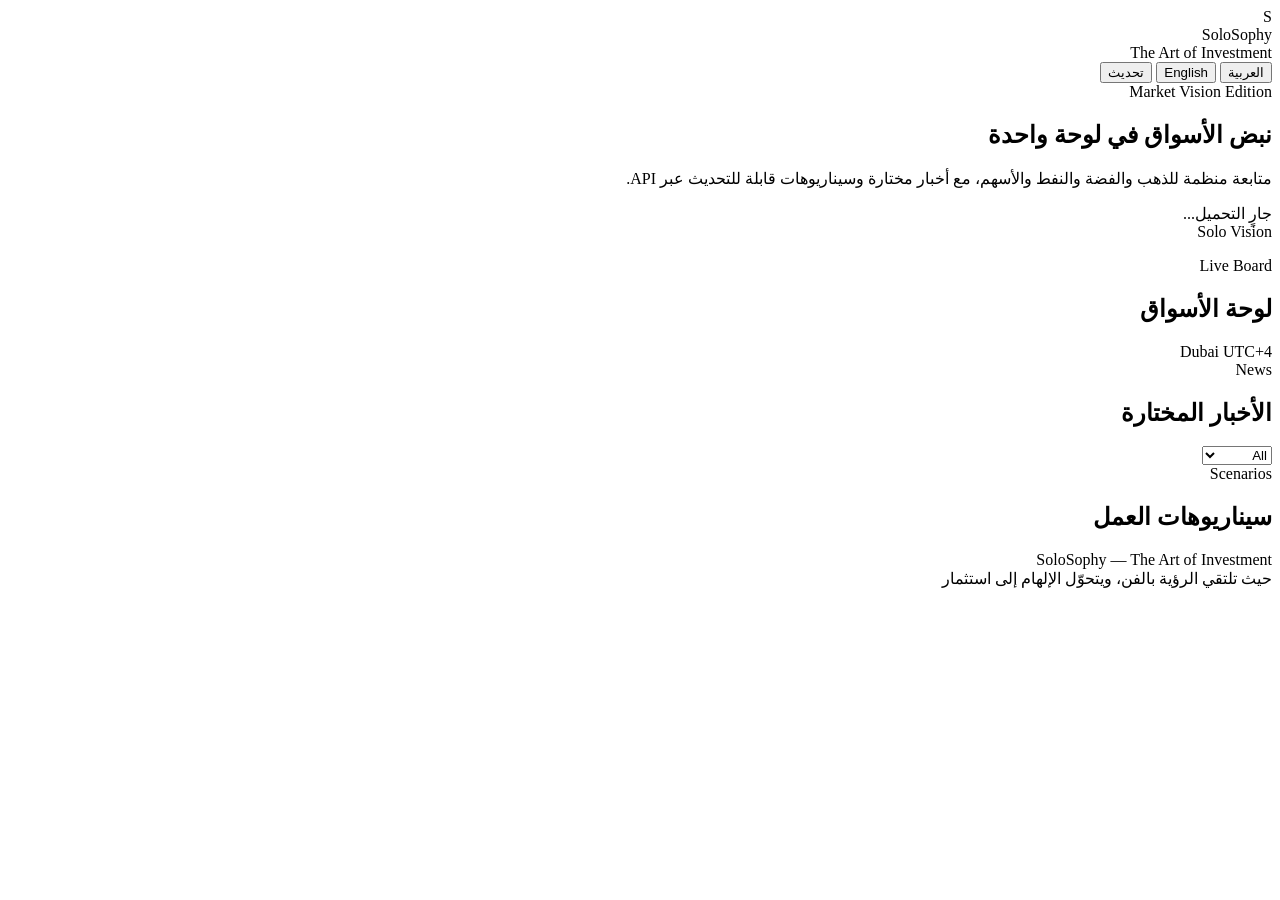
==== index.html @ 5ae6391b "Add SoloSophy web app prototype shell" ====
<!doctype html>
<html lang="ar" dir="rtl">
<head>
  <meta charset="UTF-8" />
  <meta name="viewport" content="width=device-width, initial-scale=1.0" />
  <title>SoloSophy — The Art of Investment</title>
  <meta name="description" content="SoloSophy market intelligence web app prototype for gold, silver, oil and equities." />
  <link rel="preconnect" href="https://fonts.googleapis.com">
  <link rel="preconnect" href="https://fonts.gstatic.com" crossorigin>
  <link href="https://fonts.googleapis.com/css2?family=Amiri:wght@400;700&family=Playfair+Display:wght@600;700;800&display=swap" rel="stylesheet">
  <link rel="stylesheet" href="styles.css" />
</head>
<body>
  <div class="app-shell">
    <header class="hero">
      <nav class="topbar">
        <div class="brand-lockup">
          <div class="brand-mark">S</div>
          <div>
            <div class="brand-name">SoloSophy</div>
            <div class="brand-subtitle">The Art of Investment</div>
          </div>
        </div>
        <div class="actions">
          <button class="chip active" data-lang="ar">العربية</button>
          <button class="chip" data-lang="en">English</button>
          <button class="chip" id="refreshBtn">تحديث</button>
        </div>
      </nav>

      <section class="hero-grid">
        <div class="hero-copy">
          <div class="eyebrow">Market Vision Edition</div>
          <h1 data-i18n="heroTitle">نبض الأسواق في لوحة واحدة</h1>
          <p data-i18n="heroText">متابعة منظمة للذهب والفضة والنفط والأسهم، مع أخبار مختارة وسيناريوهات قابلة للتحديث عبر API.</p>
          <div class="status-row">
            <span class="status-dot"></span>
            <span id="lastUpdated">جارٍ التحميل...</span>
          </div>
        </div>
        <aside class="vision-card">
          <div class="card-label">Solo Vision</div>
          <ul id="visionList"></ul>
        </aside>
      </section>
    </header>

    <main>
      <section class="section-block">
        <div class="section-head">
          <div>
            <span class="section-kicker">Live Board</span>
            <h2 data-i18n="marketsTitle">لوحة الأسواق</h2>
          </div>
          <div class="session-pill" id="sessionState">Dubai UTC+4</div>
        </div>
        <div class="market-grid" id="marketGrid"></div>
      </section>

      <section class="section-block split-layout">
        <div class="news-panel">
          <div class="section-head compact">
            <div>
              <span class="section-kicker">News</span>
              <h2 data-i18n="newsTitle">الأخبار المختارة</h2>
            </div>
            <select id="assetFilter" aria-label="Asset filter">
              <option value="all">All</option>
              <option value="gold">Gold</option>
              <option value="silver">Silver</option>
              <option value="oil">Oil</option>
              <option value="equities">Equities</option>
            </select>
          </div>
          <div class="news-list" id="newsList"></div>
        </div>

        <aside class="scenario-panel">
          <span class="section-kicker">Scenarios</span>
          <h2 data-i18n="scenarioTitle">سيناريوهات العمل</h2>
          <div id="scenarioList"></div>
        </aside>
      </section>
    </main>
  </div>

  <footer>
    <div>SoloSophy — The Art of Investment</div>
    <div>حيث تلتقي الرؤية بالفن، ويتحوّل الإلهام إلى استثمار</div>
  </footer>

  <script src="app.js"></script>
</body>
</html>
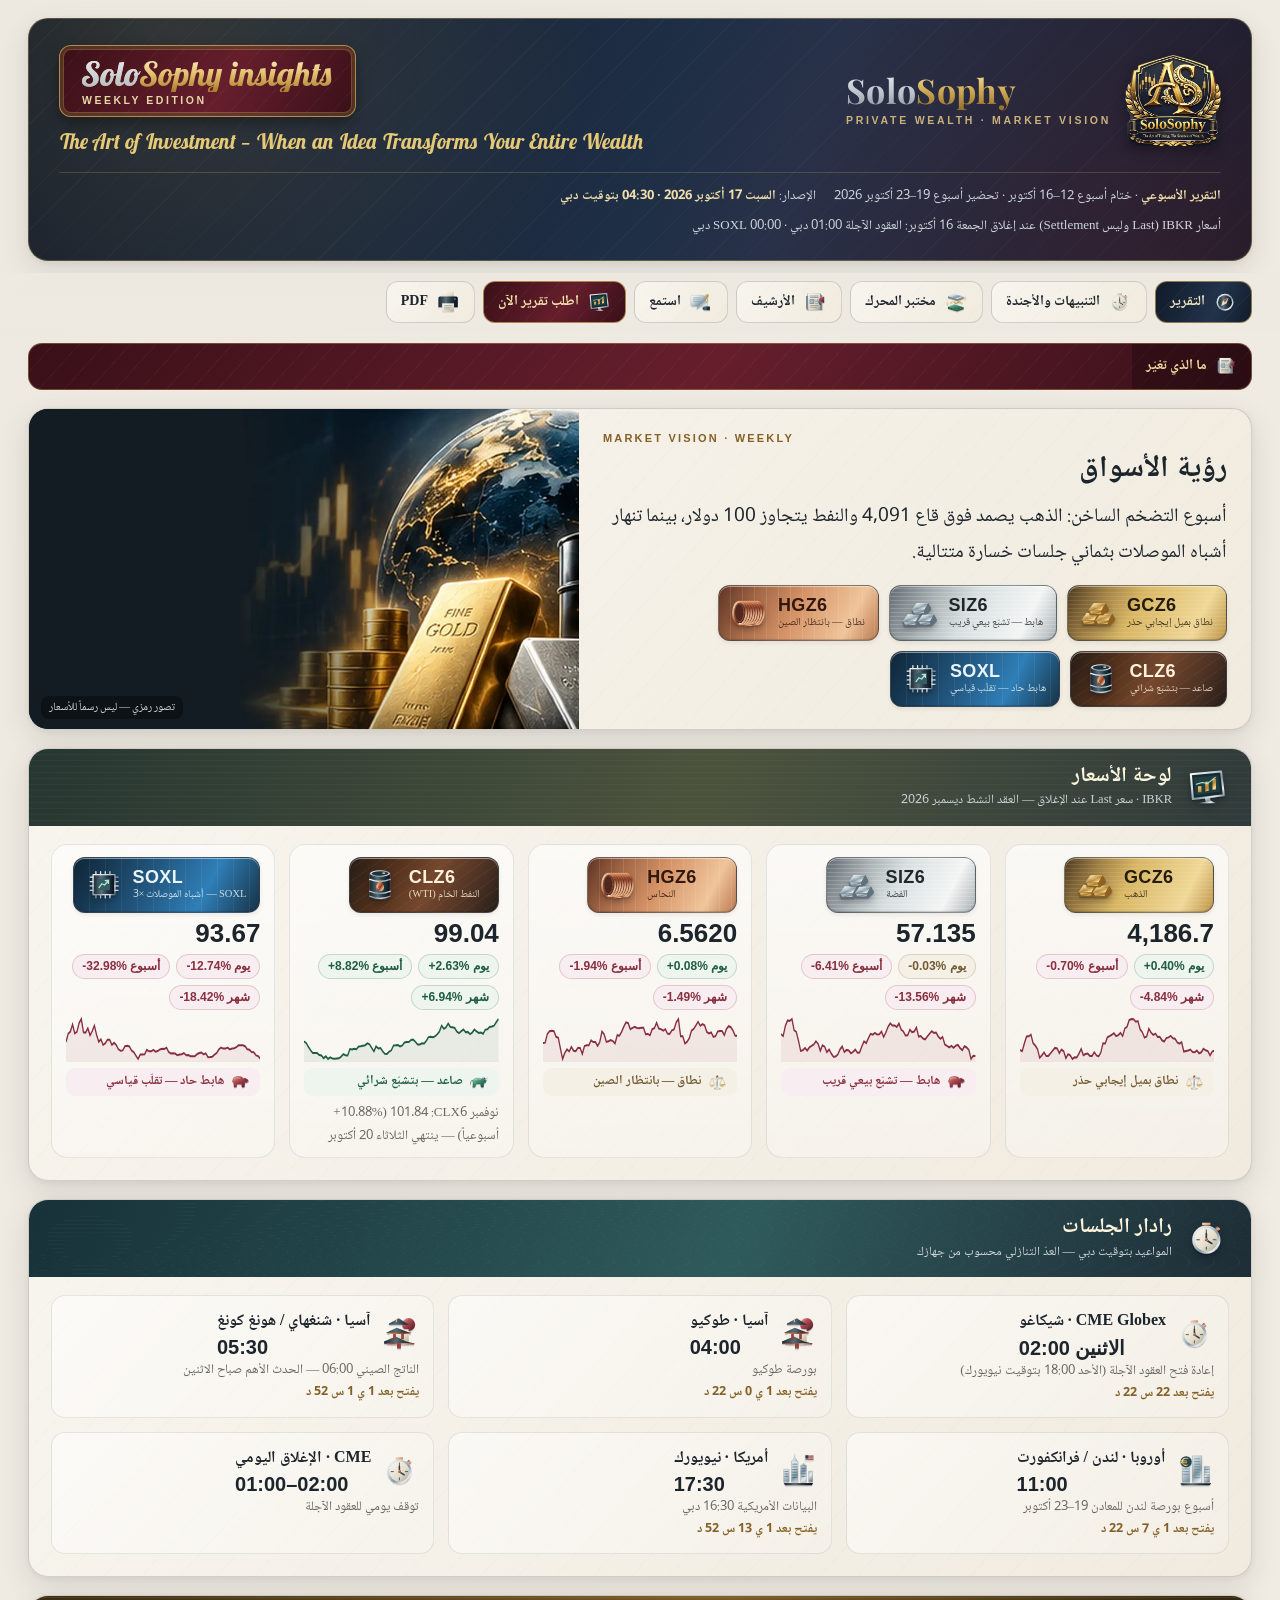
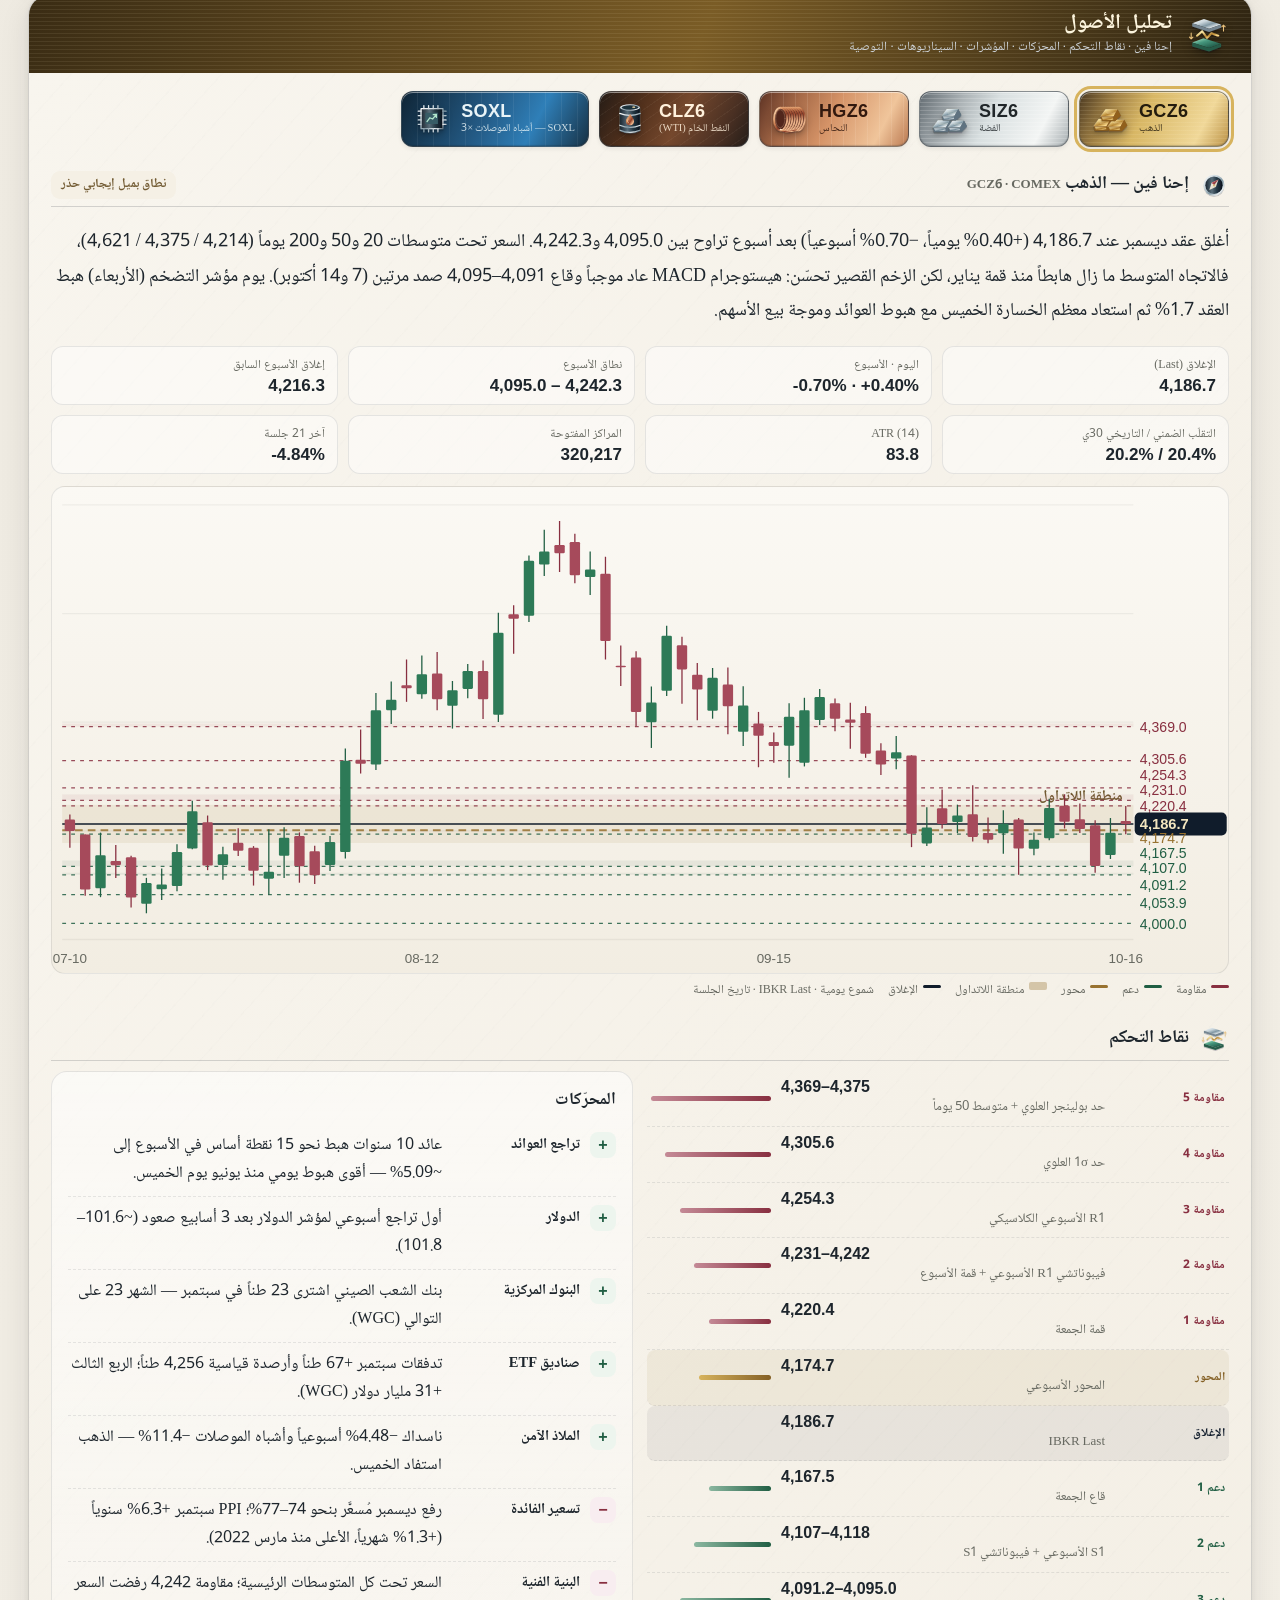
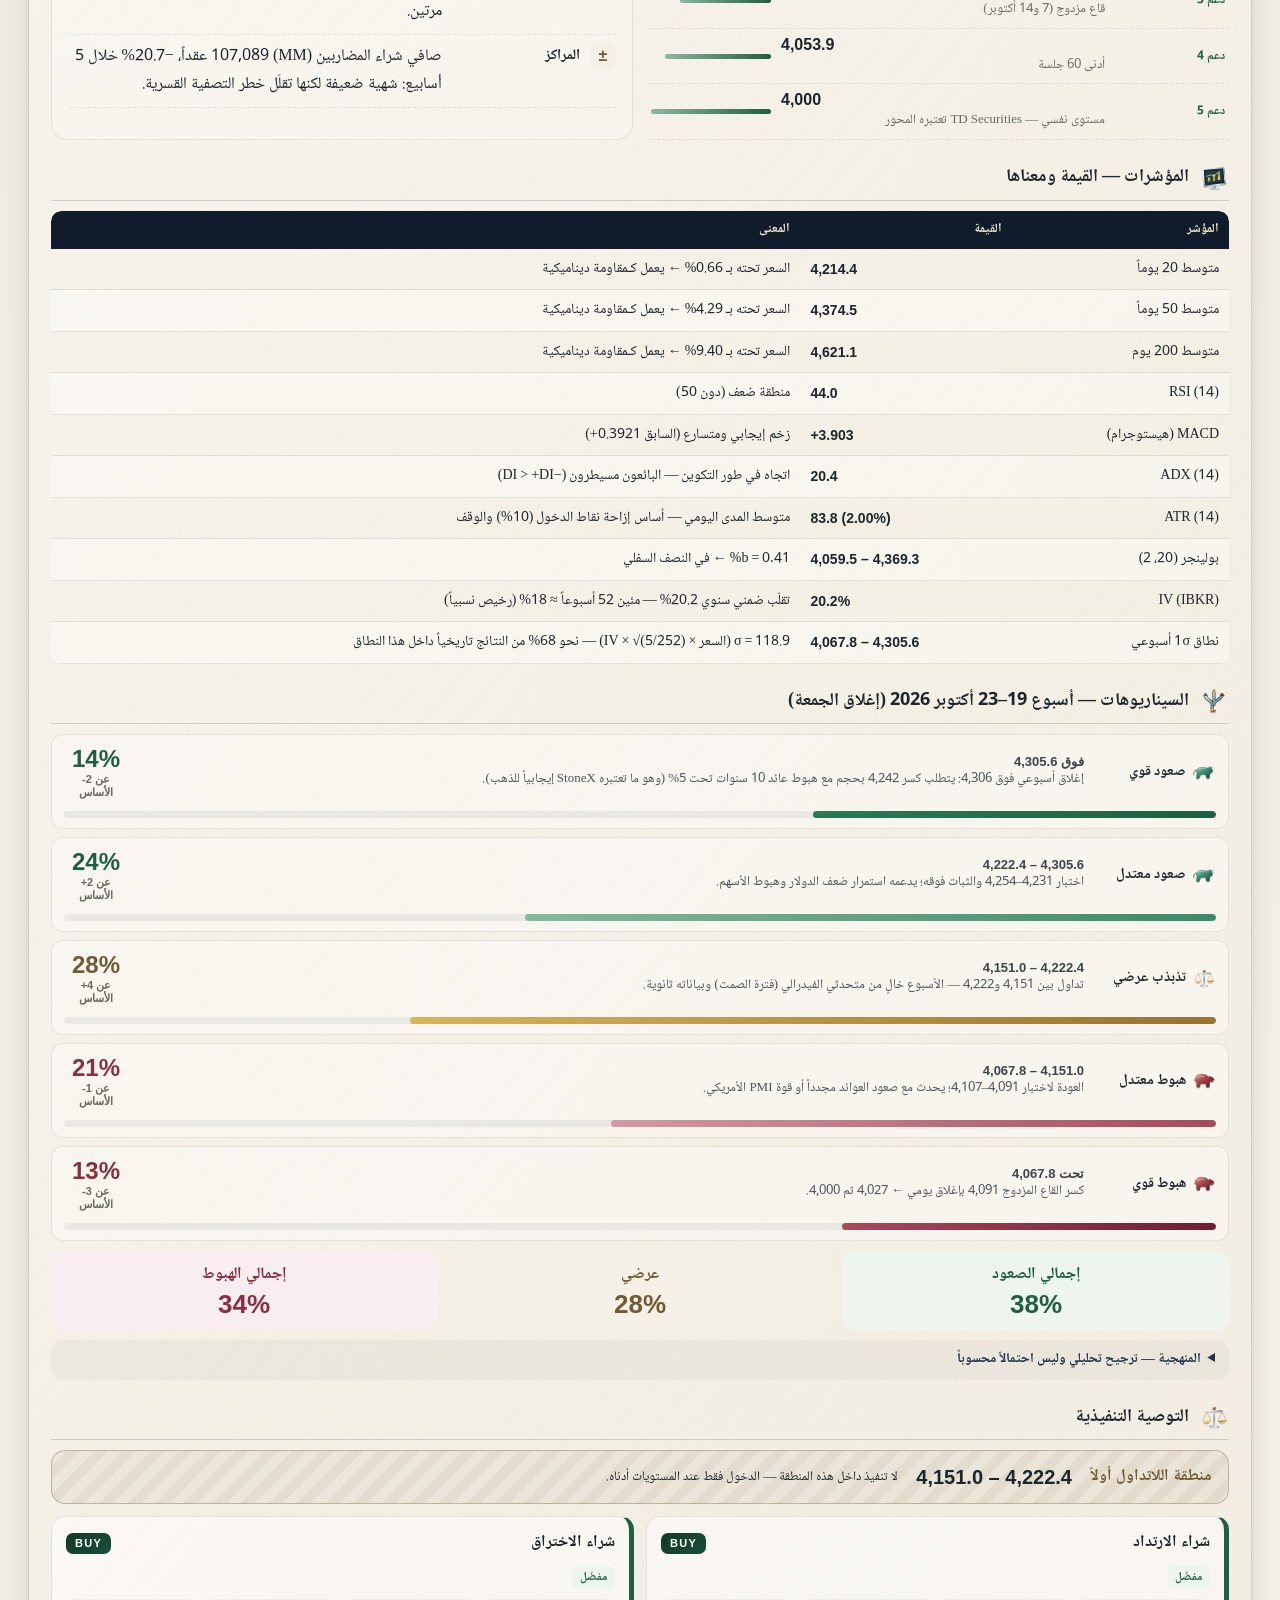
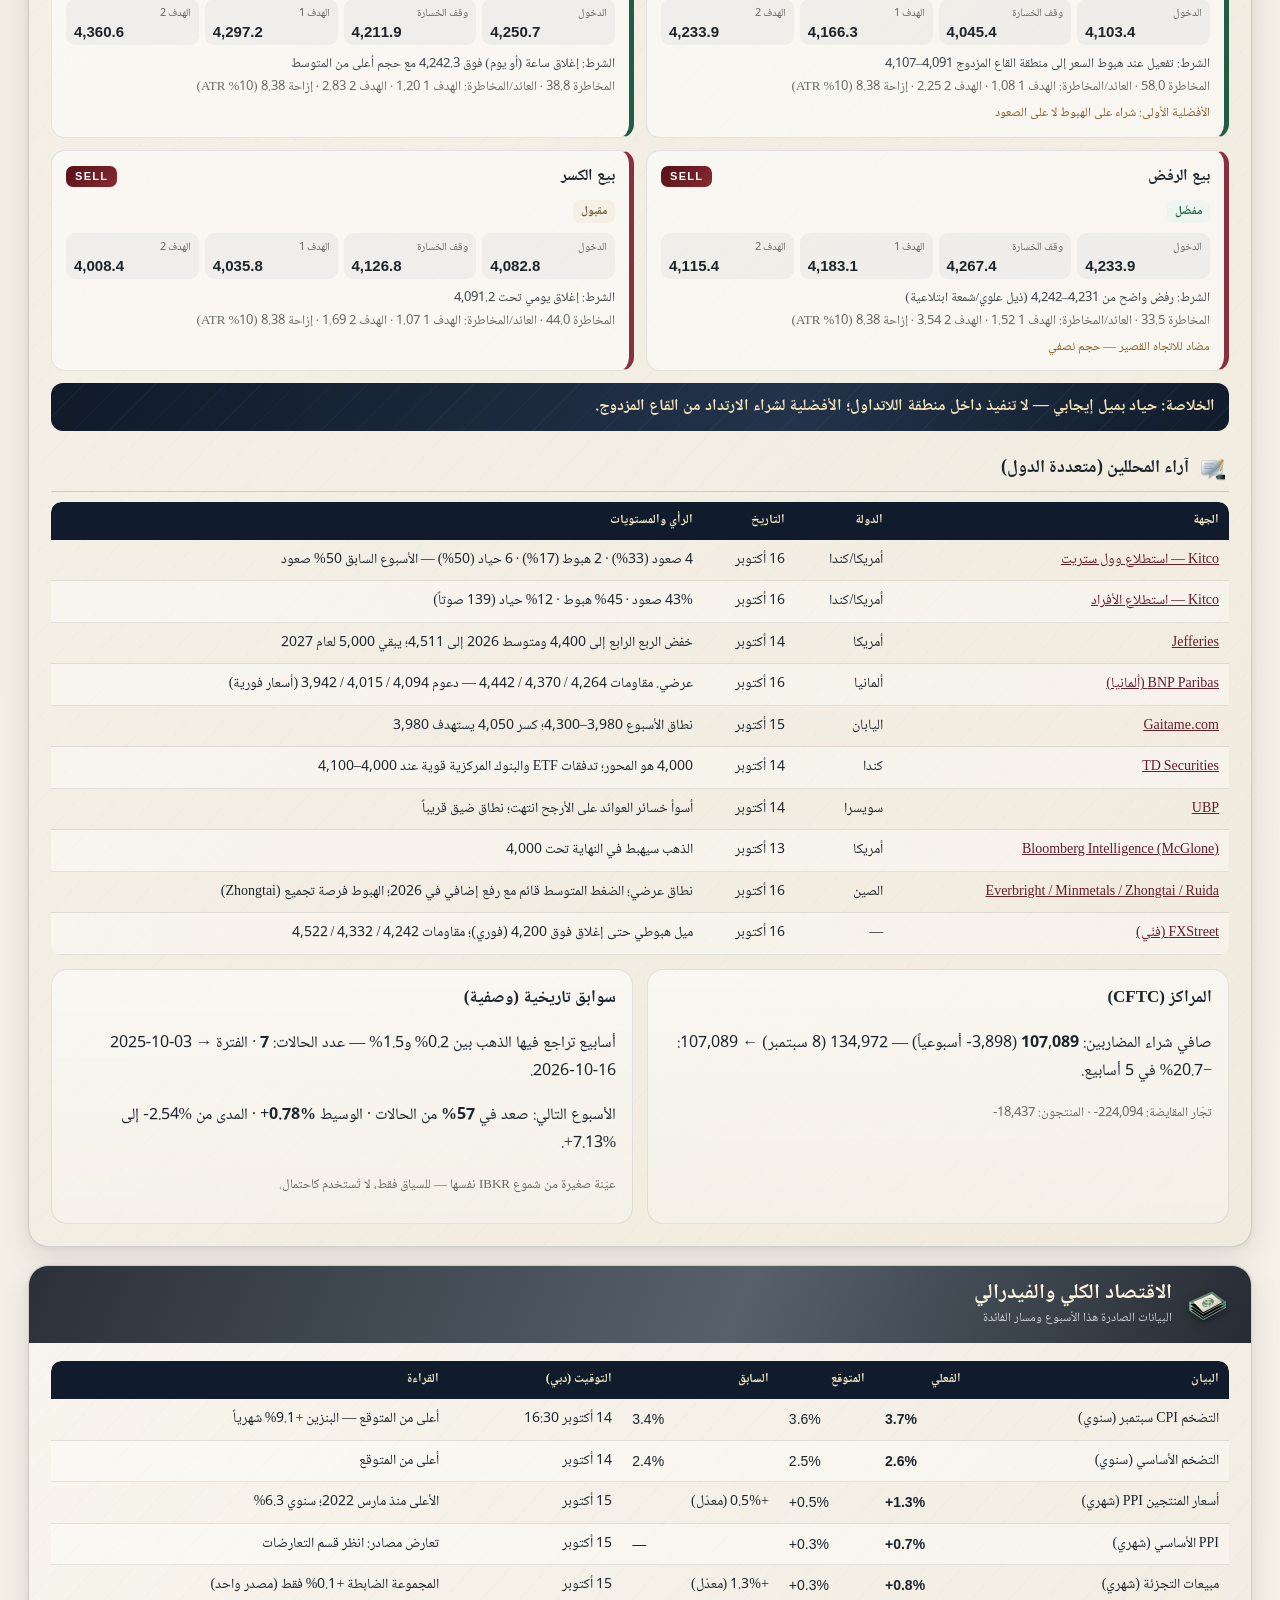
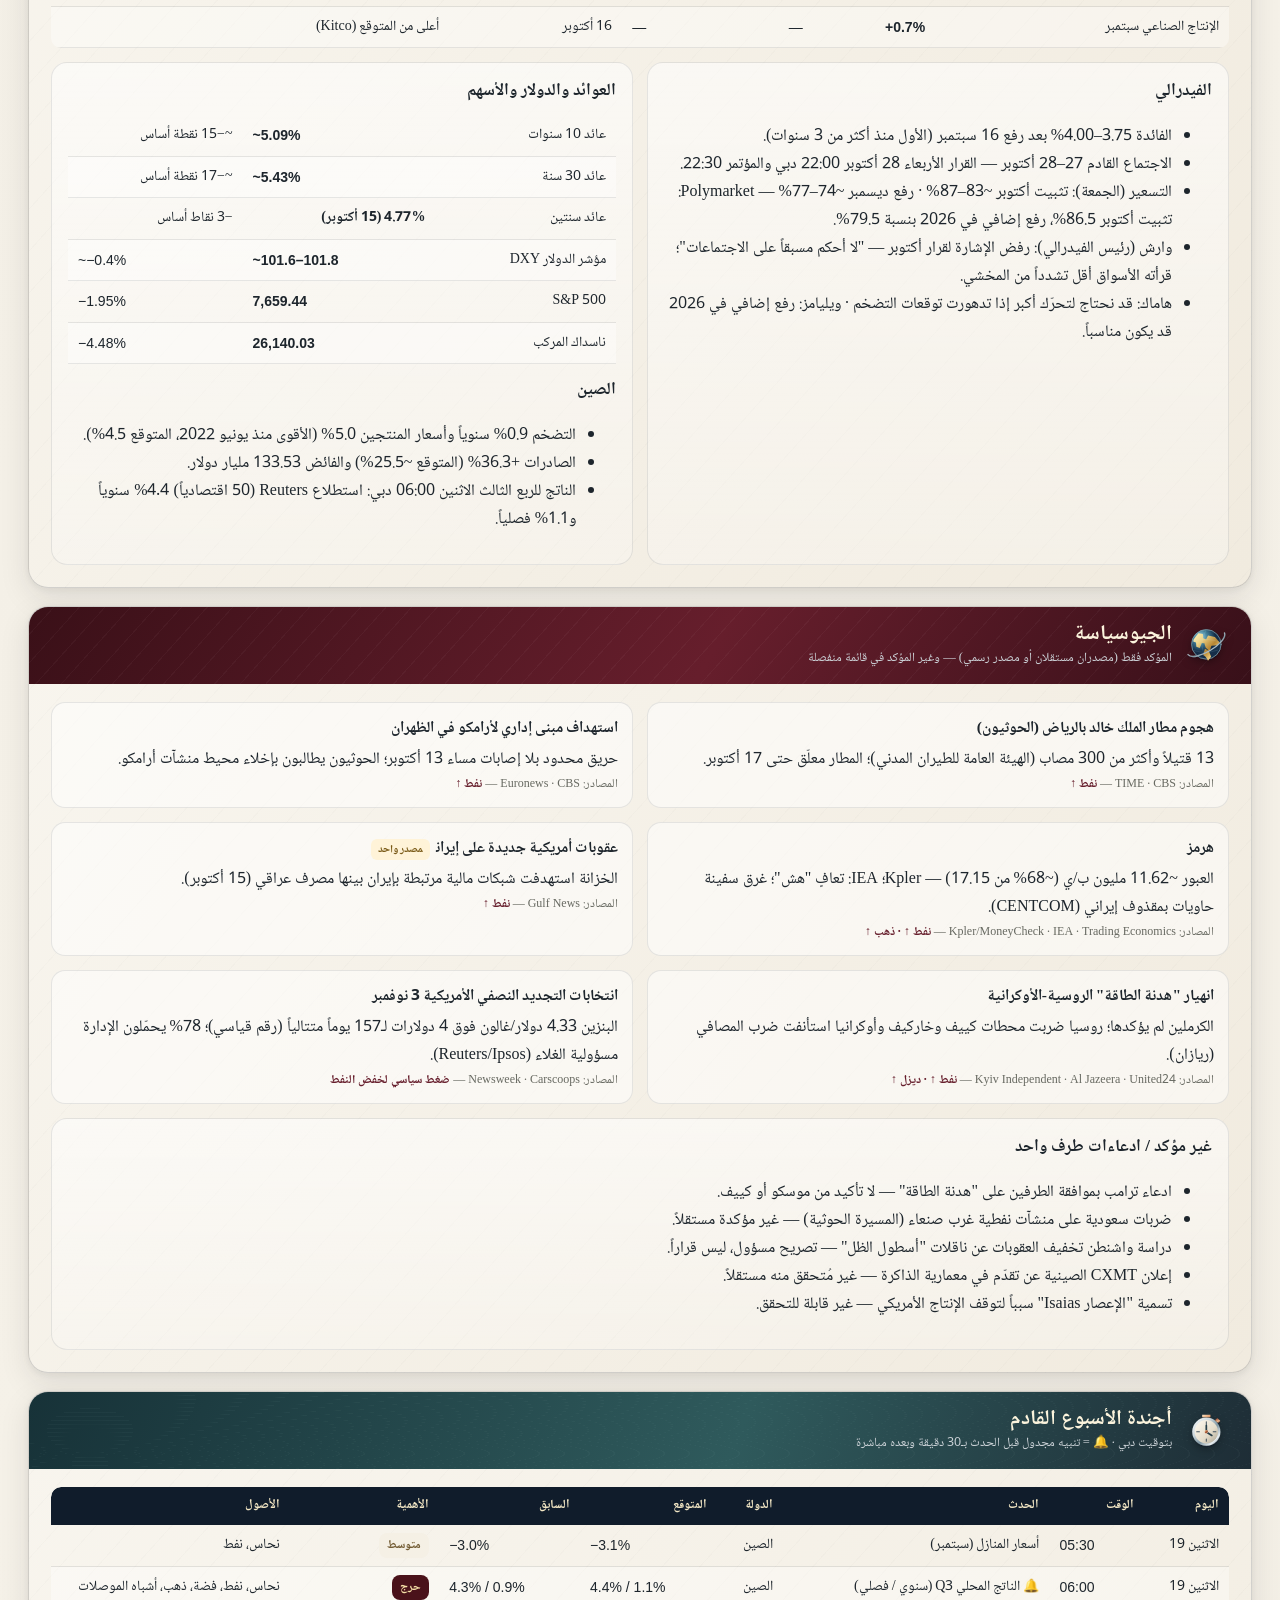
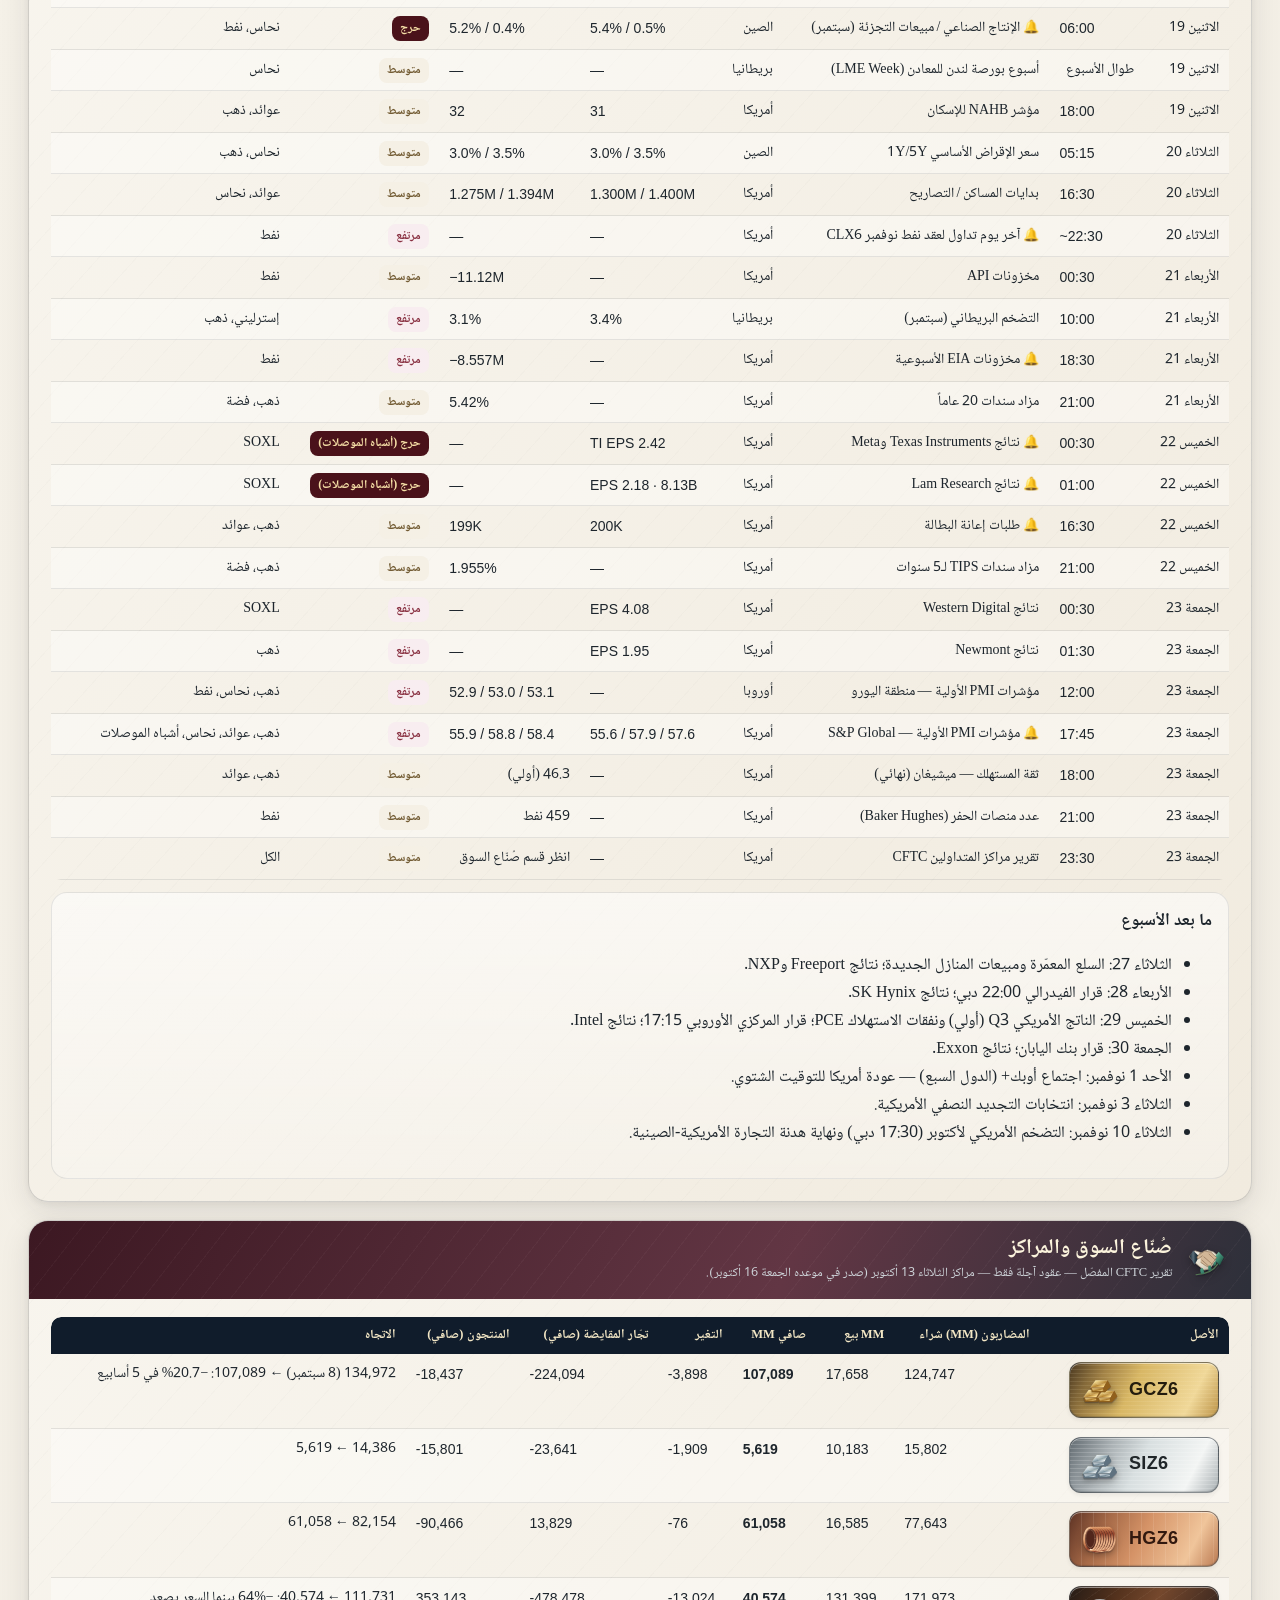
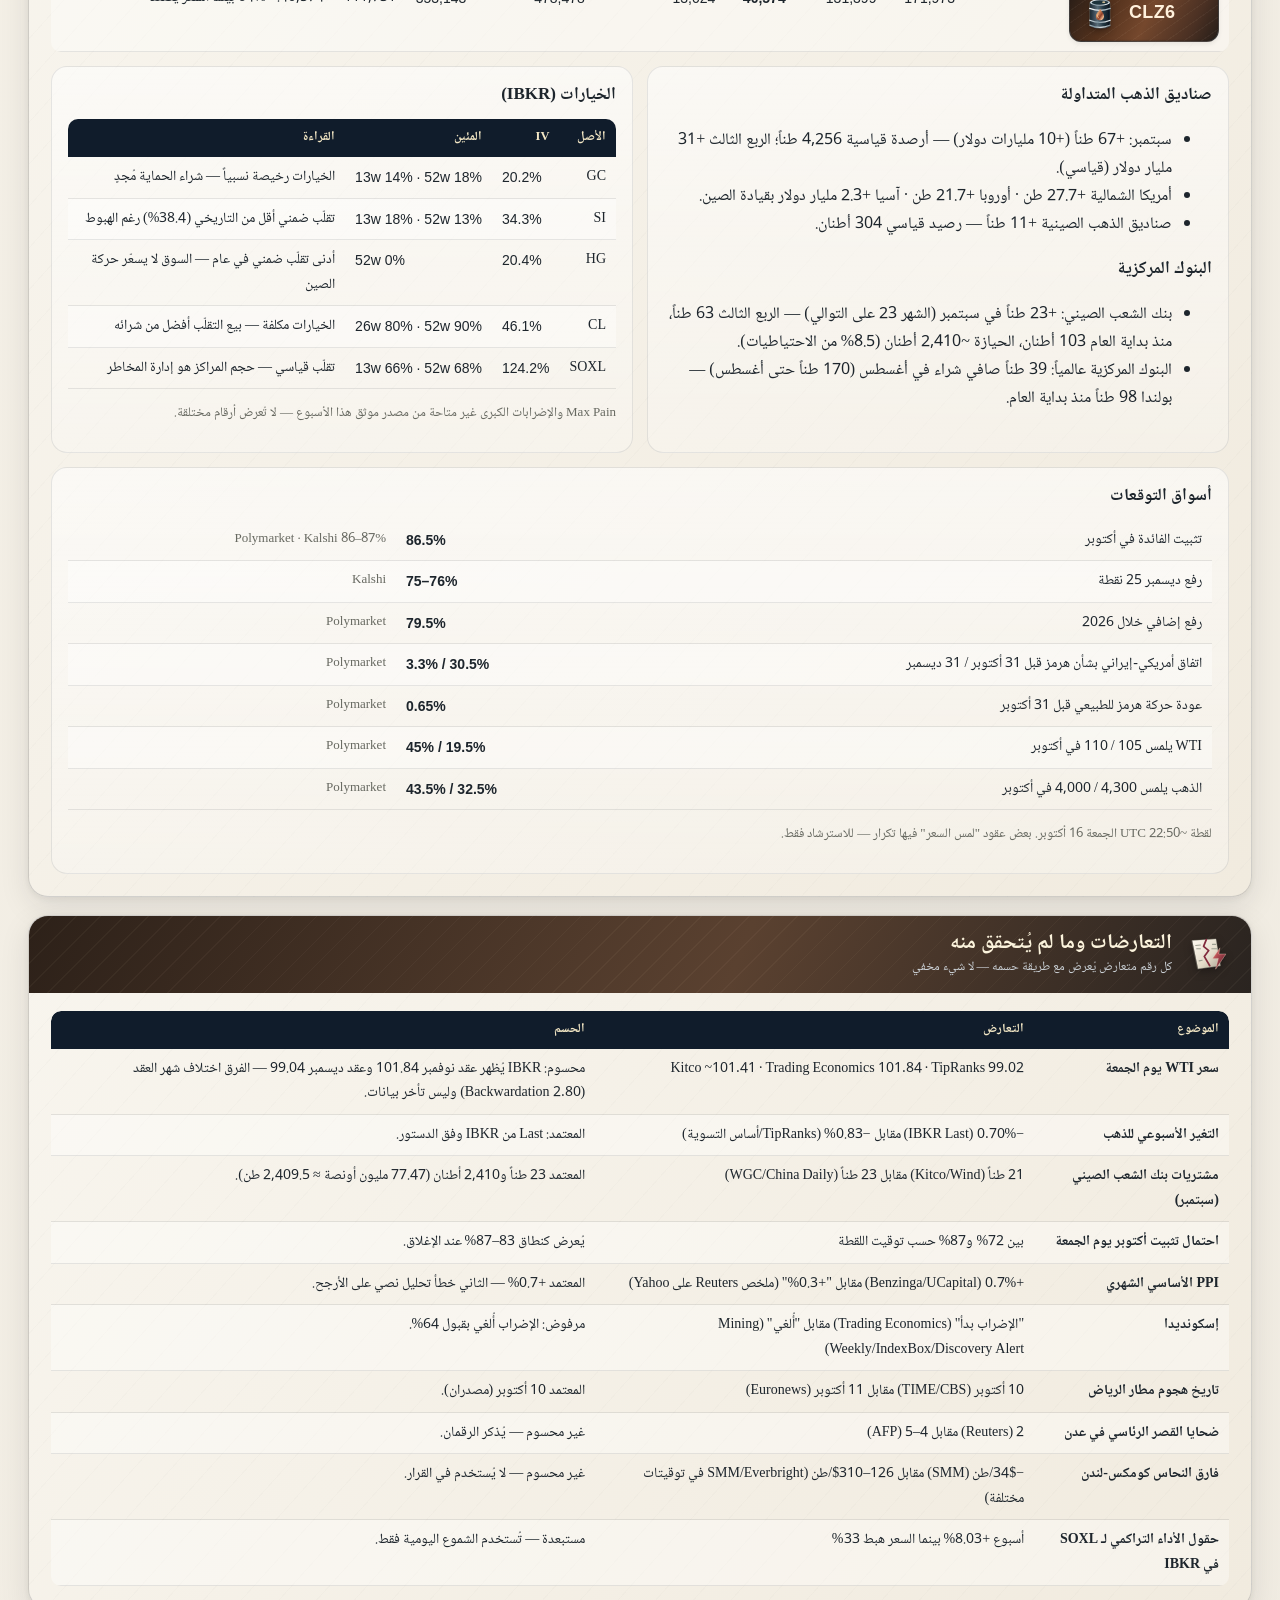
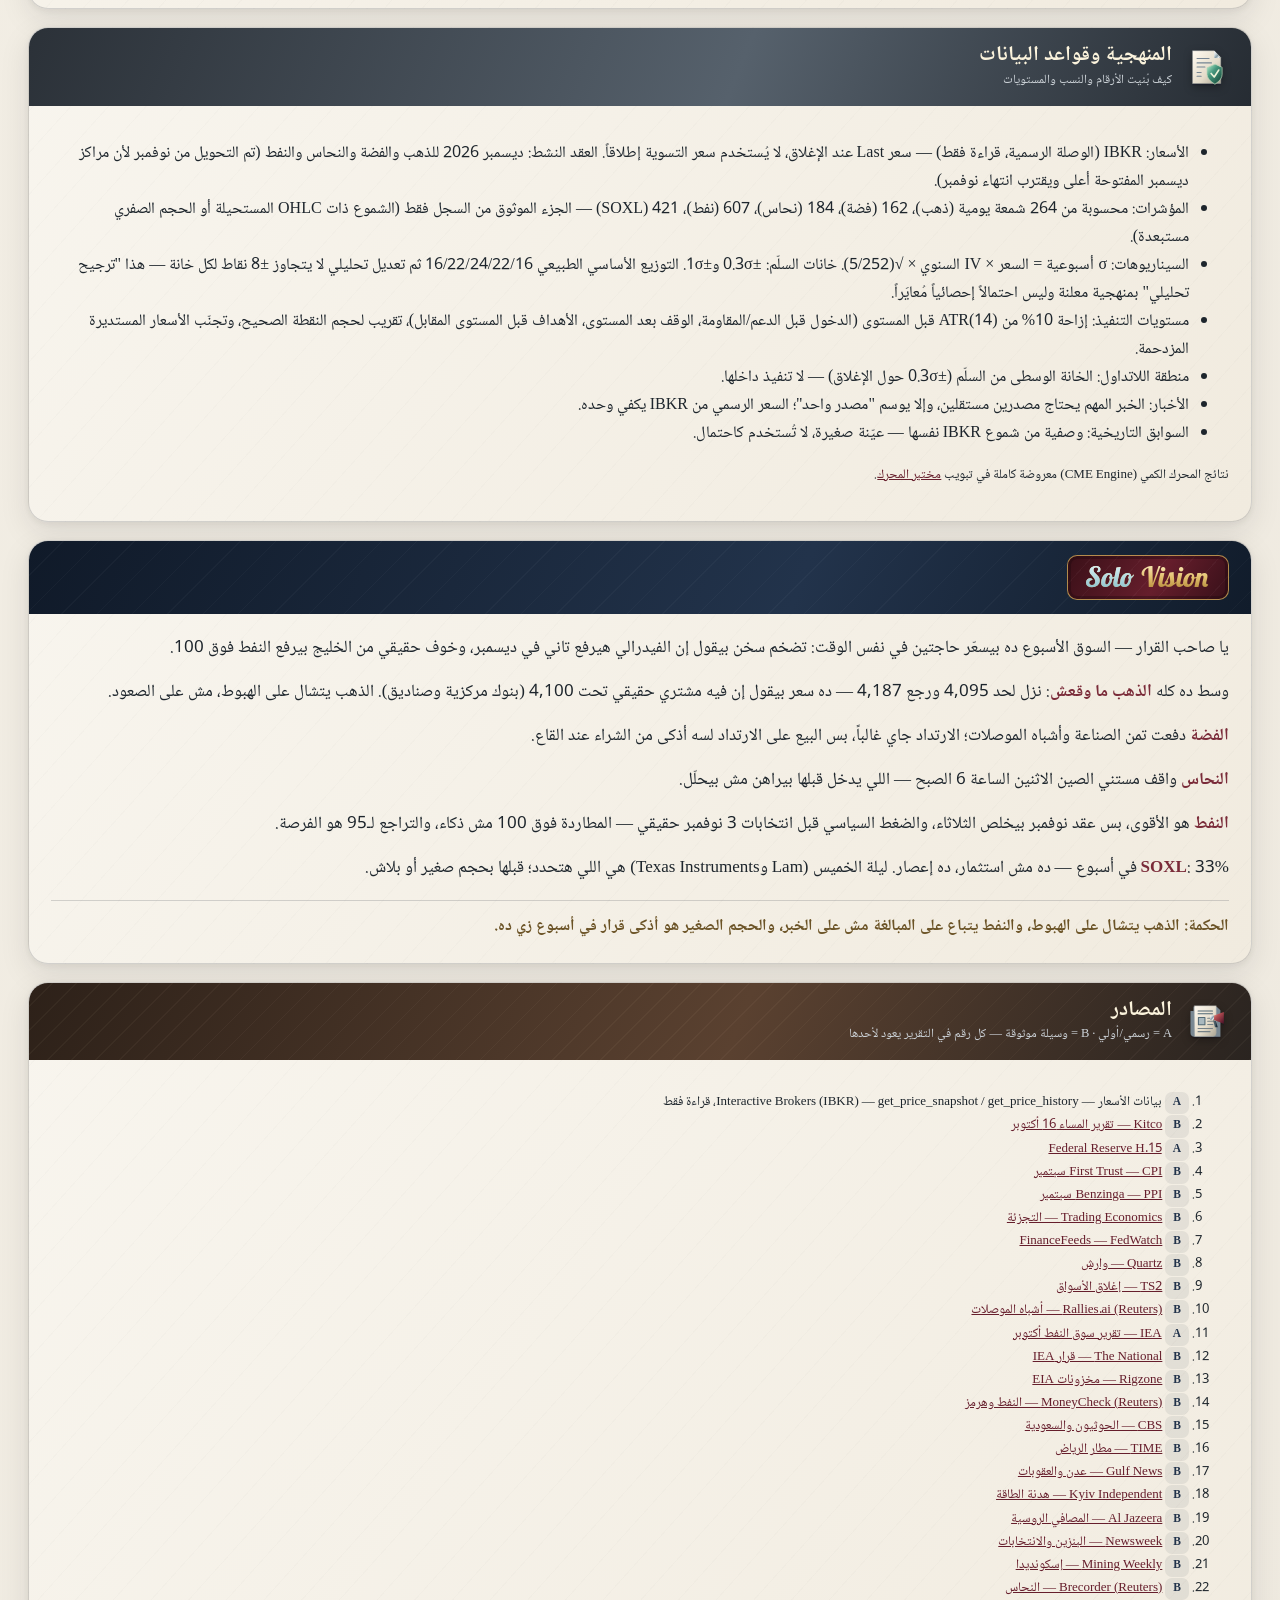
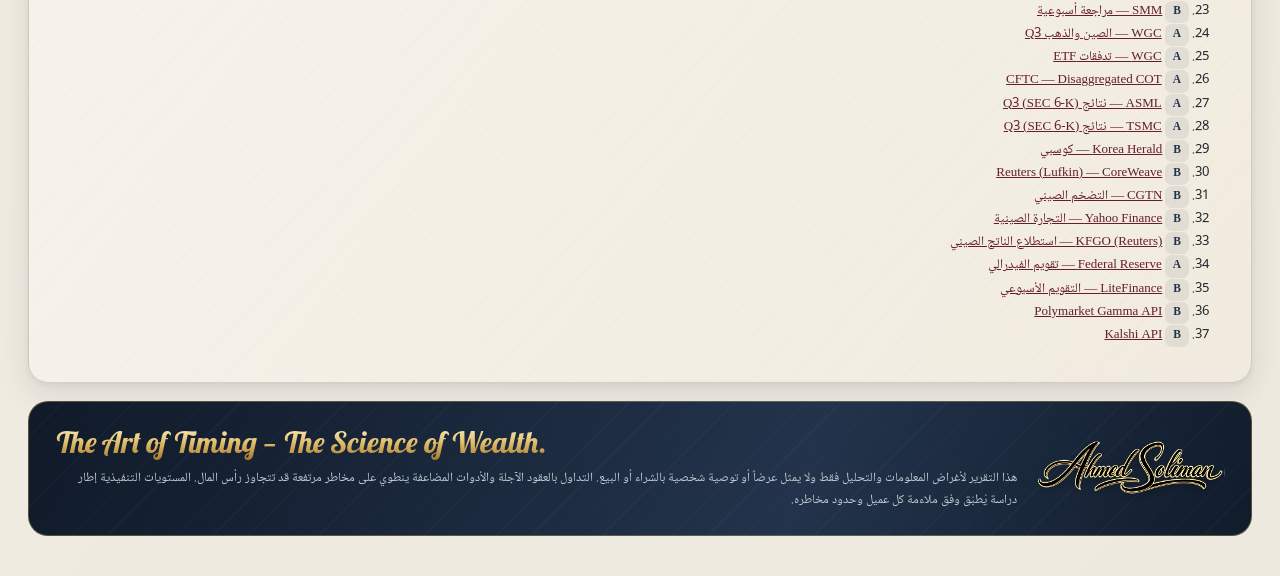
==== commit 23c54487: "SoloSophy Insights web app + first weekly report (17 Oct 2026) - docs/: new static web app in the St" ====
--- a/index.html
+++ b/index.html
@@ -1,94 +1,62 @@
 <!doctype html>
 <html lang="ar" dir="rtl">
 <head>
-  <meta charset="UTF-8" />
-  <meta name="viewport" content="width=device-width, initial-scale=1.0" />
-  <title>SoloSophy — The Art of Investment</title>
-  <meta name="description" content="SoloSophy market intelligence web app prototype for gold, silver, oil and equities." />
-  <link rel="preconnect" href="https://fonts.googleapis.com">
-  <link rel="preconnect" href="https://fonts.gstatic.com" crossorigin>
-  <link href="https://fonts.googleapis.com/css2?family=Amiri:wght@400;700&family=Playfair+Display:wght@600;700;800&display=swap" rel="stylesheet">
-  <link rel="stylesheet" href="styles.css" />
+<meta charset="utf-8">
+<meta name="viewport" content="width=device-width,initial-scale=1,viewport-fit=cover">
+<title>SoloSophy Insights</title>
+<meta name="description" content="SoloSophy Insights — تقارير الأسواق للذهب والفضة والنحاس والنفط وأشباه الموصلات">
+<meta name="theme-color" content="#101c2b">
+<link rel="icon" href="assets/img/favicon.png">
+<link rel="preconnect" href="https://fonts.googleapis.com"><link rel="preconnect" href="https://fonts.gstatic.com" crossorigin>
+<link href="https://fonts.googleapis.com/css2?family=Lobster+Two:ital@1&family=Playfair+Display:wght@700&display=swap" rel="stylesheet">
+<link rel="stylesheet" href="app.css?v=1">
 </head>
 <body>
-  <div class="app-shell">
-    <header class="hero">
-      <nav class="topbar">
-        <div class="brand-lockup">
-          <div class="brand-mark">S</div>
-          <div>
-            <div class="brand-name">SoloSophy</div>
-            <div class="brand-subtitle">The Art of Investment</div>
-          </div>
-        </div>
-        <div class="actions">
-          <button class="chip active" data-lang="ar">العربية</button>
-          <button class="chip" data-lang="en">English</button>
-          <button class="chip" id="refreshBtn">تحديث</button>
-        </div>
-      </nav>
+<div class="wrap">
+  <header class="hdr" id="top">
+    <div class="hdr-inner">
+      <div class="lockup">
+        <img src="assets/img/logo.webp" alt="SoloSophy">
+        <div class="company"><span class="s1">Solo</span><span class="s2">Sophy</span><small>PRIVATE WEALTH · MARKET VISION</small></div>
+      </div>
+      <div class="titleblock">
+        <div class="plaque-title"><b><i>Solo</i>Sophy insights</b><span id="edition">Market Vision Edition</span></div>
+        <div class="slogan" id="slogan">The Art of Investment — When an Idea Transforms Your Entire Wealth</div>
+      </div>
+    </div>
+    <div class="hdr-meta" id="hdrMeta"><span>جارِ التحميل…</span></div>
+  </header>
+</div>
 
-      <section class="hero-grid">
-        <div class="hero-copy">
-          <div class="eyebrow">Market Vision Edition</div>
-          <h1 data-i18n="heroTitle">نبض الأسواق في لوحة واحدة</h1>
-          <p data-i18n="heroText">متابعة منظمة للذهب والفضة والنفط والأسهم، مع أخبار مختارة وسيناريوهات قابلة للتحديث عبر API.</p>
-          <div class="status-row">
-            <span class="status-dot"></span>
-            <span id="lastUpdated">جارٍ التحميل...</span>
-          </div>
-        </div>
-        <aside class="vision-card">
-          <div class="card-label">Solo Vision</div>
-          <ul id="visionList"></ul>
-        </aside>
-      </section>
-    </header>
+<nav class="nav" aria-label="أقسام التطبيق">
+  <div class="wrap" role="tablist">
+    <button class="tab" role="tab" data-view="report" aria-selected="true"><img src="assets/icons/compass.svg" alt="">التقرير</button>
+    <button class="tab" role="tab" data-view="alerts"><img src="assets/icons/clock.svg" alt="">التنبيهات والأجندة</button>
+    <button class="tab" role="tab" data-view="engine"><img src="assets/icons/levels.svg" alt="">مختبر المحرك</button>
+    <button class="tab" role="tab" data-view="archive"><img src="assets/icons/news.svg" alt="">الأرشيف</button>
+    <button class="tab" role="tab" data-view="listen"><img src="assets/icons/chat.svg" alt="">استمع</button>
+    <button class="tab cta" role="tab" data-view="generate"><img src="assets/icons/monitor.svg" alt="">اطلب تقرير الآن</button>
+    <button class="tab noprint" id="printBtn" title="حفظ PDF"><img src="assets/icons/print.svg" alt="">PDF</button>
+  </div>
+</nav>
 
-    <main>
-      <section class="section-block">
-        <div class="section-head">
-          <div>
-            <span class="section-kicker">Live Board</span>
-            <h2 data-i18n="marketsTitle">لوحة الأسواق</h2>
-          </div>
-          <div class="session-pill" id="sessionState">Dubai UTC+4</div>
-        </div>
-        <div class="market-grid" id="marketGrid"></div>
-      </section>
+<main class="wrap">
+  <div class="ticker" id="ticker"><div class="lbl"><img src="assets/icons/news.svg" alt="">ما الذي تغيّر</div><div class="track"><div class="run" id="tickerRun"></div></div></div>
+  <section id="view-report" class="view"></section>
+  <section id="view-alerts" class="view hide"></section>
+  <section id="view-engine" class="view hide"></section>
+  <section id="view-archive" class="view hide"></section>
+  <section id="view-listen" class="view hide"></section>
+  <section id="view-generate" class="view hide"></section>
 
-      <section class="section-block split-layout">
-        <div class="news-panel">
-          <div class="section-head compact">
-            <div>
-              <span class="section-kicker">News</span>
-              <h2 data-i18n="newsTitle">الأخبار المختارة</h2>
-            </div>
-            <select id="assetFilter" aria-label="Asset filter">
-              <option value="all">All</option>
-              <option value="gold">Gold</option>
-              <option value="silver">Silver</option>
-              <option value="oil">Oil</option>
-              <option value="equities">Equities</option>
-            </select>
-          </div>
-          <div class="news-list" id="newsList"></div>
-        </div>
-
-        <aside class="scenario-panel">
-          <span class="section-kicker">Scenarios</span>
-          <h2 data-i18n="scenarioTitle">سيناريوهات العمل</h2>
-          <div id="scenarioList"></div>
-        </aside>
-      </section>
-    </main>
-  </div>
-
-  <footer>
-    <div>SoloSophy — The Art of Investment</div>
-    <div>حيث تلتقي الرؤية بالفن، ويتحوّل الإلهام إلى استثمار</div>
+  <footer class="ftr">
+    <img src="assets/img/signature.png" alt="Ahmed Soliman">
+    <div>
+      <div class="tl">The Art of Timing — The Science of Wealth.</div>
+      <div class="disc" id="disclaimer">هذا التقرير لأغراض المعلومات والتحليل فقط ولا يمثل توصية شخصية.</div>
+    </div>
   </footer>
-
-  <script src="app.js"></script>
+</main>
+<script src="app.js?v=1"></script>
 </body>
 </html>
--- a/app.css
+++ b/app.css
@@ -0,0 +1,322 @@
+/* SoloSophy Insights — Web App
+   Identity: SoloSophy Studio (ivory reading surface, deep navy frame, burgundy + engraved gold brand).
+   FIXED (do not change per report): tokens below, header lockup (logo right of company name; report plaque + slogan on the left),
+   product plaques per family, section-header language, Solo Vision block before footer, footer slogan + signature.
+   VARIABLE (per report): data, edition label, section order inside the report body, chart content, tags. */
+@font-face{font-family:"Noto Naskh Arabic";font-weight:400;font-display:swap;src:url(assets/fonts/NotoNaskhArabic-400.woff2) format("woff2")}
+@font-face{font-family:"Noto Naskh Arabic";font-weight:700;font-display:swap;src:url(assets/fonts/NotoNaskhArabic-700.woff2) format("woff2")}
+@font-face{font-family:"SoloSignature";font-display:swap;src:url(assets/fonts/SoloSignature.otf) format("opentype")}
+
+:root{
+  --ink:#1d252c;--muted:#676961;--navy:#101c2b;--navy2:#22334b;--ivory:#f7f4ed;--burgundy:#4a121a;--burgundy2:#661e2c;
+  --g1:#846025;--g2:#987230;--g3:#d7b35d;--g4:#eddb9e;--metal:#98a1a9;
+  --c-gc:#85621d;--c-si:#5b646a;--c-cl:#804524;--c-hg:#a9562e;--c-soxl:#42677a;
+  --up:#205e43;--up-light:#edf5ee;--down:#882f40;--down-light:#f8edf0;--range:#725b33;--range-light:#f5f0e5;
+  --edge:rgba(66,73,80,.21);--edge-soft:rgba(66,73,80,.12);--radius:20px;--gutter:clamp(12px,2.2vw,28px);
+  --page:linear-gradient(130deg,#ede9e0,#f5f1e8 53%,#eee9df);
+  --paper:repeating-linear-gradient(132deg,transparent 0 27px,rgba(43,49,53,.014) 27px 28px),linear-gradient(125deg,#f8f5ee,#f1ebdf);
+  --navy-surface:repeating-linear-gradient(135deg,transparent 0 24px,rgba(220,228,236,.032) 24px 25px),linear-gradient(110deg,#101a29,#22334b 63%,#111c2b);
+  --brand-surface:repeating-linear-gradient(132deg,transparent 0 18px,rgba(255,235,235,.035) 18px 19px),linear-gradient(120deg,#3a1018,#661e2c 56%,#381019);
+  --frame-surface:linear-gradient(135deg,#ccd1d2,#4b5864 20%,#202c38 67%,#98a1a9);
+  --serif:"Noto Naskh Arabic","Geeza Pro",Tahoma,serif;--latin:"Avenir Next","Segoe UI",Arial,sans-serif;
+  --script:"SoloSignature","Lobster Two","Snell Roundhand","Apple Chancery",cursive;
+  --display:"Playfair Display",Georgia,serif;
+  --shadow:0 10px 30px rgba(26,32,40,.10),0 2px 6px rgba(26,32,40,.06);
+}
+*{box-sizing:border-box}
+html{scroll-behavior:smooth;-webkit-text-size-adjust:100%}
+body{margin:0;background:var(--page);color:var(--ink);font:16px/1.75 var(--serif);direction:rtl;min-height:100vh}
+a{color:var(--burgundy2)}
+img{max-width:100%}
+.num,.ltr{direction:ltr;unicode-bidi:isolate;font-variant-numeric:tabular-nums}
+.wrap{width:min(1240px,calc(100% - 2*var(--gutter)));margin:0 auto}
+.muted{color:var(--muted)}
+.small{font-size:13px}
+.hide{display:none!important}
+
+/* ---------- header (FIXED) ---------- */
+.hdr{margin-top:18px;border-radius:var(--radius);background:var(--navy-surface);color:#eef0f1;padding:26px 30px 22px;position:relative;overflow:hidden;border:1px solid rgba(215,179,93,.35);box-shadow:var(--shadow)}
+.hdr:before{content:"";position:absolute;inset:0;background:radial-gradient(circle at 12% 0%,rgba(215,179,93,.16),transparent 38%),radial-gradient(circle at 92% 110%,rgba(102,30,44,.35),transparent 45%);pointer-events:none}
+.hdr-inner{position:relative;display:grid;grid-template-columns:auto minmax(0,1fr);gap:24px;align-items:center}
+.lockup{display:flex;align-items:center;gap:14px}
+.lockup img{width:96px;filter:drop-shadow(0 4px 6px rgba(0,0,0,.35))}
+.company{font:700 34px/1 var(--display);letter-spacing:.01em;direction:ltr}
+.company .s1{background:linear-gradient(180deg,#f5f6f7,#b7c0c8 60%,#7d8892);-webkit-background-clip:text;background-clip:text;color:transparent}
+.company .s2{background:linear-gradient(180deg,#fff2c0,#d7b35d 45%,#8a6424);-webkit-background-clip:text;background-clip:text;color:transparent}
+.company small{display:block;font:600 10.5px/1.4 var(--latin);letter-spacing:.26em;color:#c9b27a;margin-top:6px;-webkit-text-fill-color:#c9b27a}
+.titleblock{justify-self:end;text-align:left;direction:ltr;display:flex;flex-direction:column;align-items:flex-start;gap:10px;min-width:0}
+.plaque-title{display:inline-flex;flex-direction:column;gap:2px;padding:10px 22px 9px;border-radius:12px;background:var(--brand-surface);border:1px solid rgba(215,179,93,.75);box-shadow:inset 0 0 0 3px rgba(26,8,12,.35),inset 0 0 0 4px rgba(215,179,93,.35),0 6px 14px rgba(0,0,0,.35)}
+.plaque-title b{font:400 34px/1.05 var(--script);color:transparent;background:linear-gradient(180deg,#fff3c7,#e2c06d 50%,#a77a2c);-webkit-background-clip:text;background-clip:text}
+.plaque-title b i{font-style:normal;background:linear-gradient(180deg,#f2f4f6,#aab3bb);-webkit-background-clip:text;background-clip:text}
+.plaque-title span{font:700 10.5px/1.3 var(--latin);letter-spacing:.24em;color:#e7d7a6;text-transform:uppercase}
+.slogan{font:400 21px/1.35 var(--script);color:#e6c977;max-width:640px}
+.hdr-meta{position:relative;margin-top:16px;display:flex;flex-wrap:wrap;gap:8px 18px;font-size:13px;color:#cfd6dc;border-top:1px solid rgba(215,179,93,.22);padding-top:12px}
+.hdr-meta b{color:#f0dfab;font-weight:700}
+
+/* ---------- nav ---------- */
+.nav{position:sticky;top:0;z-index:40;margin-top:12px;padding:8px 0;background:linear-gradient(180deg,rgba(237,233,224,.97),rgba(237,233,224,.9));backdrop-filter:blur(6px)}
+.nav .wrap{display:flex;gap:8px;overflow-x:auto;scrollbar-width:none}
+.nav .wrap::-webkit-scrollbar{display:none}
+.tab{flex:0 0 auto;display:inline-flex;align-items:center;gap:8px;padding:8px 14px;border-radius:12px;border:1px solid var(--edge);background:var(--paper);color:var(--ink);font:700 14px var(--serif);cursor:pointer;white-space:nowrap}
+.tab img{width:24px;height:24px}
+.tab[aria-selected="true"]{background:var(--navy-surface);color:#f3e6bf;border-color:rgba(215,179,93,.6)}
+.tab.cta{background:var(--brand-surface);color:#f6e4ae;border-color:rgba(215,179,93,.7)}
+
+/* ---------- ticker ---------- */
+.ticker{margin-top:12px;border-radius:14px;background:var(--brand-surface);color:#f5e9ec;display:flex;align-items:center;overflow:hidden;border:1px solid rgba(215,179,93,.35)}
+.ticker .lbl{flex:0 0 auto;display:flex;align-items:center;gap:8px;padding:10px 14px;background:rgba(0,0,0,.25);font-weight:700;color:#f3dca0;font-size:14px}
+.ticker .lbl img{width:22px}
+.ticker .track{flex:1;overflow:hidden;white-space:nowrap;mask-image:linear-gradient(90deg,transparent,#000 4%,#000 96%,transparent)}
+.ticker .run{display:inline-block;padding-inline-start:100%;animation:tick 70s linear infinite;font-size:14px}
+.ticker:hover .run{animation-play-state:paused}
+.ticker .run span{margin-inline-end:42px}
+.ticker .run span:before{content:"◆";color:#d7b35d;margin-inline-end:10px;font-size:10px}
+@keyframes tick{from{transform:translateX(0)}to{transform:translateX(100%)}}
+@media (prefers-reduced-motion:reduce){.ticker .run{animation:none;padding:0;white-space:normal}}
+
+/* ---------- sections ---------- */
+.sec{margin-top:18px;border-radius:var(--radius);background:var(--paper);border:1px solid var(--edge);box-shadow:var(--shadow);overflow:hidden}
+.sec-h{display:flex;align-items:center;gap:13px;padding:14px 22px;min-height:70px;background:var(--section-fill,var(--navy-surface));color:#f4f5f5}
+.sec-h img{width:44px;height:44px;flex:0 0 auto;filter:drop-shadow(0 3px 4px rgba(0,0,0,.3))}
+.sec-h h2{margin:0;font:700 21px/1.3 var(--serif);color:#fbf3dc}
+.sec-h p{margin:0;font-size:12.5px;color:#cdd3d8}
+.sec-h .end{margin-inline-start:auto;display:flex;gap:8px;align-items:center}
+.sec-b{padding:18px 22px 22px}
+.f-green{--section-fill:repeating-linear-gradient(0deg,transparent 0 5px,#d6d0b00a 5px 6px),linear-gradient(112deg,#263631,#4c533d 55%,#303b3b)}
+.f-plum{--section-fill:repeating-linear-gradient(128deg,transparent 0 22px,#f8d9dc09 22px 23px),linear-gradient(112deg,#3c1822,#623644 62%,#2d303a)}
+.f-teal{--section-fill:repeating-radial-gradient(ellipse at 5% 80%,transparent 0 23px,#b9ddd509 24px 25px),linear-gradient(112deg,#173238,#2f5a5c 58%,#1e2d36)}
+.f-brown{--section-fill:repeating-linear-gradient(135deg,transparent 0 16px,#ffe3c00a 16px 17px),linear-gradient(112deg,#2d2119,#5a4130 58%,#2a2420)}
+.f-gold{--section-fill:repeating-linear-gradient(0deg,transparent 0 3px,rgba(255,241,201,.08) 3px 4px),linear-gradient(112deg,#3a2c14,#7a5c26 55%,#2e2412)}
+.f-steel{--section-fill:linear-gradient(112deg,#2b3138,#56616c 58%,#262c33)}
+.f-burg{--section-fill:var(--brand-surface)}
+.grid{display:grid;gap:14px}
+.g2{grid-template-columns:repeat(2,minmax(0,1fr))}
+.g3{grid-template-columns:repeat(3,minmax(0,1fr))}
+.g5{grid-template-columns:repeat(5,minmax(0,1fr))}
+.card{background:linear-gradient(180deg,rgba(255,255,255,.55),rgba(255,255,255,.25));border:1px solid var(--edge-soft);border-radius:16px;padding:14px 16px}
+.card h3{margin:0 0 8px;font-size:17px}
+.kicker{font:700 11px/1.4 var(--latin);letter-spacing:.2em;color:var(--g1);text-transform:uppercase;direction:ltr}
+.lead{font-size:18px;line-height:1.9}
+
+/* ---------- product plaques (FIXED per family) ---------- */
+.plaque{position:relative;display:inline-flex;align-items:center;gap:9px;min-width:150px;padding:7px 13px 7px 10px;min-height:56px;border:1px solid rgba(70,77,83,.6);border-radius:12px;background:var(--family-texture),var(--family-material);color:var(--plaque-ink);box-shadow:inset 0 1px 0 rgba(255,255,255,.47),inset 0 -1px 1px rgba(21,26,29,.2),0 2px 4px rgba(35,40,44,.08);direction:ltr;text-align:left;font-family:var(--latin);white-space:nowrap;line-height:1.15;cursor:pointer}
+.plaque img{width:40px;height:40px;filter:drop-shadow(0 3px 3px rgba(0,0,0,.28))}
+.plaque b{display:block;font:800 18px/1 var(--latin);letter-spacing:.02em}
+.plaque small{display:block;font-size:10.5px;opacity:.85;margin-top:3px;font-family:var(--serif);direction:rtl}
+.plaque.sel{outline:3px solid #d7b35d;outline-offset:2px}
+[data-family="gc"]{--accent:#98722c;--plaque-ink:#241c0e;--family-texture:repeating-linear-gradient(0deg,transparent 0 3px,rgba(255,241,201,.1) 3px 4px);--family-material:linear-gradient(117deg,#4b3921 0%,#a28246 22%,#d8b765 43%,#f0d899 80%,#bd9449 100%)}
+[data-family="si"]{--accent:#7e878c;--plaque-ink:#202629;--family-texture:repeating-linear-gradient(0deg,transparent 0 3px,rgba(255,255,255,.16) 3px 4px);--family-material:linear-gradient(117deg,#636c72 0%,#abb2b5 26%,#d8dfe0 47%,#f3f5f4 80%,#a9b0b3 100%)}
+[data-family="cl"]{--accent:#955c3a;--plaque-ink:#fff1dc;--family-texture:repeating-linear-gradient(145deg,transparent 0 9px,rgba(255,234,207,.045) 9px 10px);--family-material:linear-gradient(117deg,#261c16,#54321d 29%,#75482d 53%,#4a3023 82%,#251d18)}
+[data-family="hg"]{--accent:#ad633f;--plaque-ink:#32190f;--family-texture:repeating-linear-gradient(90deg,transparent 0 11px,rgba(252,233,216,.12) 11px 12px);--family-material:linear-gradient(117deg,#5e3324 0%,#a66a48 24%,#d59367 48%,#f0c59b 80%,#bb7a52 100%)}
+[data-family="soxl"]{--accent:#2f7fb8;--plaque-ink:#e9f4f7;--family-texture:repeating-linear-gradient(90deg,transparent 0 15px,rgba(255,255,255,.06) 15px 16px);--family-material:linear-gradient(117deg,#0f2536,#245b86 45%,#2f7fb8 70%,#173246)}
+
+/* ---------- hero ---------- */
+.hero{display:grid;grid-template-columns:minmax(0,1.1fr) minmax(0,.9fr);gap:0}
+.hero .txt{padding:22px 24px}
+.hero h1{margin:4px 0 8px;font:700 30px/1.35 var(--serif)}
+.hero .headline{font-size:19px;line-height:1.9;margin:6px 0 14px}
+.hero .imgwrap{position:relative;min-height:240px;background:#0d141d url(assets/img/hero.webp) center/cover no-repeat}
+.hero .imgwrap:after{content:"تصور رمزي — ليس رسماً للأسعار";position:absolute;bottom:10px;left:12px;font-size:11px;color:#d9dee2;background:rgba(0,0,0,.35);padding:2px 8px;border-radius:8px}
+.plaques{display:flex;flex-wrap:wrap;gap:10px}
+
+/* ---------- price board ---------- */
+.pcard{position:relative;border-radius:16px;padding:12px 14px 10px;background:linear-gradient(180deg,rgba(255,255,255,.62),rgba(255,255,255,.3));border:1px solid var(--edge-soft);display:flex;flex-direction:column;gap:6px;cursor:pointer;transition:transform .15s}
+.pcard:hover{transform:translateY(-2px)}
+.pcard .top{display:flex;justify-content:space-between;align-items:center;gap:8px}
+.pcard .px{font:800 26px/1.1 var(--latin);direction:ltr;text-align:right}
+.chips{display:flex;flex-wrap:wrap;gap:6px}
+.chip{display:inline-flex;align-items:center;gap:4px;padding:2px 9px;border-radius:999px;font:700 12px/1.6 var(--latin);direction:ltr;border:1px solid transparent}
+.chip.up{background:var(--up-light);color:var(--up);border-color:rgba(32,94,67,.2)}
+.chip.dn{background:var(--down-light);color:var(--down);border-color:rgba(136,47,64,.2)}
+.chip.fl{background:var(--range-light);color:var(--range);border-color:rgba(114,91,51,.2)}
+.tag{display:inline-flex;align-items:center;gap:6px;padding:3px 10px;border-radius:9px;font-size:12.5px;font-weight:700}
+.tag img{width:20px}
+.tag.bullish{background:var(--up-light);color:var(--up)}
+.tag.bearish{background:var(--down-light);color:var(--down)}
+.tag.range{background:var(--range-light);color:var(--range)}
+.spark{width:100%;height:46px}
+.pcard .stance{font-size:13px;color:#3b4148;line-height:1.6}
+
+/* ---------- sessions ---------- */
+.sess{border-radius:14px;padding:12px 14px;border:1px solid var(--edge-soft);background:linear-gradient(135deg,rgba(255,255,255,.55),rgba(255,255,255,.2))}
+.sess .h{display:flex;align-items:center;gap:10px}
+.sess img{width:38px}
+.sess .t{font:800 20px var(--latin);direction:ltr}
+.sess .cd{font-size:12.5px;color:var(--g1);font-weight:700}
+
+/* ---------- asset deep dive ---------- */
+.asset-tabs{display:flex;flex-wrap:wrap;gap:10px;margin-bottom:16px}
+.facts{display:grid;grid-template-columns:repeat(4,minmax(0,1fr));gap:10px;margin:12px 0}
+.fact{border-radius:12px;padding:8px 12px;background:rgba(255,255,255,.45);border:1px solid var(--edge-soft)}
+.fact small{display:block;font-size:12px;color:var(--muted)}
+.fact b{font:800 17px var(--latin);direction:ltr;display:block;text-align:right}
+.subh{display:flex;align-items:center;gap:10px;margin:22px 0 10px;padding-bottom:6px;border-bottom:1px solid var(--edge)}
+.subh img{width:30px}
+.subh h3{margin:0;font-size:18px}
+.chart{width:100%;height:auto;display:block;border-radius:14px;background:linear-gradient(180deg,#fbf9f4,#f2ede2);border:1px solid var(--edge-soft)}
+.legend{display:flex;flex-wrap:wrap;gap:6px 14px;font-size:12px;color:var(--muted);margin-top:6px}
+.legend i{display:inline-block;width:18px;height:3px;border-radius:2px;vertical-align:middle;margin-inline-end:5px}
+
+/* level ladder */
+.lvl{display:grid;grid-template-columns:110px minmax(0,1fr) 120px;align-items:center;gap:10px;padding:7px 4px;border-bottom:1px dashed var(--edge-soft)}
+.lvl .k{font-size:12px;font-weight:700}
+.lvl .v{font:800 16px var(--latin);direction:ltr;text-align:left}
+.lvl .bar{height:5px;border-radius:4px}
+.lvl.r .k{color:var(--down)}.lvl.r .bar{background:linear-gradient(90deg,#c48a96,var(--down))}
+.lvl.s .k{color:var(--up)}.lvl.s .bar{background:linear-gradient(90deg,#8bb7a0,var(--up))}
+.lvl.p{background:rgba(152,114,48,.08);border-radius:8px}.lvl.p .k{color:var(--g1)}.lvl.p .bar{background:linear-gradient(90deg,#d7b35d,#846025)}
+.lvl.now{background:rgba(16,28,43,.06);border-radius:8px}.lvl.now .k{color:var(--navy)}
+
+/* drivers */
+.drv{display:grid;grid-template-columns:28px 130px minmax(0,1fr);gap:8px;padding:8px 0;border-bottom:1px dashed var(--edge-soft);align-items:start}
+.drv .s{width:26px;height:26px;border-radius:8px;display:grid;place-items:center;font:800 16px var(--latin)}
+.drv .s.p{background:var(--up-light);color:var(--up)}.drv .s.m{background:var(--down-light);color:var(--down)}.drv .s.n{background:var(--range-light);color:var(--range)}
+.drv b{font-size:14.5px}
+
+/* tables */
+.tbl{width:100%;border-collapse:separate;border-spacing:0;font-size:14px}
+.tbl th{font-size:12.5px;color:#f3e7c5;background:var(--navy);padding:8px 10px;text-align:right;position:sticky;top:0}
+.tbl th:first-child{border-start-start-radius:10px}.tbl th:last-child{border-start-end-radius:10px}
+.tbl td{padding:8px 10px;border-bottom:1px solid var(--edge-soft);vertical-align:top}
+.tbl tr:nth-child(even) td{background:rgba(255,255,255,.35)}
+.tbl td.n{font-family:var(--latin);direction:ltr;text-align:left;white-space:nowrap}
+.tblwrap{overflow-x:auto;border-radius:10px}
+.imp{font-size:12px;font-weight:700;padding:2px 8px;border-radius:8px;white-space:nowrap}
+.imp.crit{background:#4a121a;color:#f5dfa6}.imp.high{background:var(--down-light);color:var(--down)}.imp.med{background:var(--range-light);color:var(--range)}
+.bell{font-size:13px}
+
+/* scenario ladder */
+.ladder{display:flex;flex-direction:column;gap:8px}
+.rung{display:grid;grid-template-columns:120px minmax(0,1fr) 64px;gap:12px;align-items:center;padding:10px 12px;border-radius:12px;border:1px solid var(--edge-soft);background:rgba(255,255,255,.4)}
+.rung .nm{font-weight:700;font-size:14.5px;display:flex;align-items:center;gap:6px}
+.rung .nm img{width:24px}
+.rung .rg{font:700 13px var(--latin);direction:ltr;text-align:right;color:#3d444b}
+.rung .why{font-size:13px;color:#4b5258;line-height:1.65}
+.rung .w{font:800 24px var(--latin);text-align:center}
+.rung .bar{grid-column:1/-1;height:7px;border-radius:5px;background:rgba(0,0,0,.06);overflow:hidden}
+.rung .bar i{display:block;height:100%;border-radius:5px}
+.rung.strong_up .w,.rung.mild_up .w{color:var(--up)}.rung.strong_up .bar i{background:linear-gradient(90deg,#2a7a57,#205e43)}.rung.mild_up .bar i{background:linear-gradient(90deg,#86b89f,#3c8a66)}
+.rung.range .w{color:var(--range)}.rung.range .bar i{background:linear-gradient(90deg,#d7b35d,#987230)}
+.rung.mild_down .w,.rung.strong_down .w{color:var(--down)}.rung.mild_down .bar i{background:linear-gradient(90deg,#d29aa6,#a64a5b)}.rung.strong_down .bar i{background:linear-gradient(90deg,#a64a5b,#6d1f2f)}
+.totals{display:grid;grid-template-columns:repeat(3,minmax(0,1fr));gap:10px;margin-top:10px}
+.total{border-radius:12px;padding:10px 14px;text-align:center;font-weight:700}
+.total b{display:block;font:800 26px var(--latin)}
+.total.u{background:var(--up-light);color:var(--up)}.total.r{background:var(--range-light);color:var(--range)}.total.d{background:var(--down-light);color:var(--down)}
+.tilt{font:700 11px var(--latin);direction:ltr;color:var(--muted)}
+details.method{margin-top:10px;border-radius:12px;background:rgba(16,28,43,.04);padding:8px 14px;font-size:13.5px}
+details.method summary{cursor:pointer;font-weight:700;color:var(--navy2)}
+
+/* recommendations */
+.ntz{border-radius:14px;padding:12px 16px;background:repeating-linear-gradient(135deg,rgba(114,91,51,.06) 0 10px,rgba(114,91,51,.12) 10px 20px);border:1px solid rgba(114,91,51,.35);display:flex;flex-wrap:wrap;gap:8px 18px;align-items:center}
+.ntz b.v{font:800 20px var(--latin);direction:ltr}
+.ntz .lbl{font-weight:800;color:var(--range)}
+.setups{display:grid;grid-template-columns:repeat(2,minmax(0,1fr));gap:12px;margin-top:12px}
+.setup{border-radius:14px;padding:12px 14px;border:1px solid var(--edge-soft);background:rgba(255,255,255,.5);position:relative}
+.setup.long{border-inline-start:5px solid var(--up)}.setup.short{border-inline-start:5px solid var(--down)}
+.setup .hd{display:flex;align-items:center;justify-content:space-between;gap:8px;margin-bottom:6px}
+.setup .hd b{font-size:16px}
+.action{font:800 11px/1 var(--latin);letter-spacing:.12em;padding:5px 9px;border-radius:7px;color:#fff;direction:ltr}
+.action.buy{background:linear-gradient(135deg,#123b25,#1b4d3e)}.action.sell{background:linear-gradient(135deg,#541016,#8a2a32)}
+.grade{font-size:11.5px;font-weight:700;padding:2px 8px;border-radius:7px}
+.grade.preferred{background:var(--up-light);color:var(--up)}.grade.acceptable{background:var(--range-light);color:var(--range)}.grade.weak{background:#eceae6;color:#7a7a74}
+.lv{display:grid;grid-template-columns:repeat(4,minmax(0,1fr));gap:6px;margin:8px 0}
+.lv div{border-radius:9px;background:rgba(16,28,43,.04);padding:5px 8px}
+.lv small{display:block;font-size:11px;color:var(--muted)}
+.lv b{font:800 15px var(--latin);direction:ltr;display:block}
+.setup .cond{font-size:13px;color:#3d444b}
+.setup .note{font-size:12.5px;color:var(--g1);margin-top:4px}
+.stance{margin-top:12px;border-radius:12px;padding:10px 14px;background:var(--navy-surface);color:#f1e3b8;font-weight:700}
+
+/* geo */
+.geo{border-radius:14px;padding:12px 14px;background:rgba(255,255,255,.5);border:1px solid var(--edge-soft)}
+.geo h4{margin:0 0 4px;font-size:15.5px}
+.geo .src{font-size:12px;color:var(--muted)}
+.impact{font-size:12px;font-weight:700;color:var(--burgundy2)}
+.single{font-size:11px;background:#fff3d8;color:#7a5a17;padding:1px 7px;border-radius:6px;margin-inline-start:6px}
+
+/* solo vision (FIXED) */
+.sv .sec-h{background:var(--navy-surface)}
+.sv-plaque{display:inline-flex;padding:6px 18px;border-radius:10px;background:var(--brand-surface);border:1px solid rgba(215,179,93,.75);box-shadow:inset 0 0 0 3px rgba(26,8,12,.35)}
+.sv-plaque b{font:400 28px/1.1 var(--script);color:transparent;background:linear-gradient(180deg,#fff3c7,#e2c06d 50%,#a77a2c);-webkit-background-clip:text;background-clip:text;direction:ltr}
+.sv-plaque b i{font-style:normal;background:linear-gradient(180deg,#e9fbff,#7fb9c4);-webkit-background-clip:text;background-clip:text}
+.sv p{font-size:17px;line-height:2;margin:0 0 10px}
+.sv p b{color:#7a2b39}
+.sv .wisdom{margin-top:14px;padding-top:12px;border-top:1px solid var(--edge);color:#6b5326;font-weight:700}
+
+/* footer (FIXED) */
+.ftr{margin:18px 0 40px;border-radius:var(--radius);background:var(--navy-surface);color:#e9e2cf;padding:22px 26px;display:grid;grid-template-columns:auto minmax(0,1fr);gap:18px;align-items:center;border:1px solid rgba(215,179,93,.35)}
+.ftr .tl{font:400 30px/1.2 var(--script);color:transparent;background:linear-gradient(180deg,#fff3c7,#e2c06d 50%,#a77a2c);-webkit-background-clip:text;background-clip:text;direction:ltr;text-align:left}
+.ftr .disc{font-size:12.5px;color:#c3c9cf;margin-top:8px;line-height:1.8}
+.ftr img{width:190px;filter:drop-shadow(0 3px 4px rgba(0,0,0,.3)) brightness(1.6) sepia(.5)}
+
+/* engine lab */
+.banner{border-radius:14px;padding:12px 16px;background:repeating-linear-gradient(135deg,#fff8e6 0 12px,#fff2d1 12px 24px);border:1px solid #e3c983;color:#5e4413;font-size:14.5px}
+.state{display:flex;flex-direction:column;gap:4px}
+.state .st{font-weight:800;font-size:16px}
+.obs{display:grid;grid-template-columns:repeat(2,minmax(0,1fr));gap:2px 12px;font-size:12.5px;margin-top:6px}
+.obs span{display:flex;justify-content:space-between;border-bottom:1px dotted var(--edge-soft)}
+.obs span b{font-family:var(--latin);direction:ltr}
+.pill{display:inline-block;font-size:11.5px;font-weight:700;padding:1px 8px;border-radius:7px;background:rgba(16,28,43,.07);color:var(--navy2)}
+.seg{display:inline-flex;border:1px solid var(--edge);border-radius:10px;overflow:hidden}
+.seg button{border:0;background:transparent;padding:6px 12px;font:700 13px var(--serif);cursor:pointer;color:var(--ink)}
+.seg button.on{background:var(--navy);color:#f3e6bf}
+.hitbar{position:relative;height:8px;border-radius:5px;background:rgba(0,0,0,.07);min-width:90px}
+.hitbar i{position:absolute;top:0;bottom:0;background:rgba(66,103,122,.35);border-radius:5px}
+.hitbar em{position:absolute;top:-3px;width:3px;height:14px;background:var(--navy);border-radius:2px}
+.hitbar:after{content:"";position:absolute;left:50%;top:-2px;bottom:-2px;border-left:1px dashed #a33}
+
+/* archive / listen / generate */
+.arch{display:flex;align-items:center;gap:12px;padding:12px 14px;border-radius:14px;border:1px solid var(--edge-soft);background:rgba(255,255,255,.5);cursor:pointer;margin-bottom:10px}
+.arch:hover{background:rgba(255,255,255,.75)}
+.arch .d{font:800 15px var(--latin);direction:ltr;color:var(--navy2);min-width:100px}
+.player{display:flex;flex-wrap:wrap;gap:10px;align-items:center}
+.btn{display:inline-flex;align-items:center;gap:8px;padding:9px 16px;border-radius:12px;border:1px solid rgba(215,179,93,.6);background:var(--navy-surface);color:#f3e6bf;font:700 14.5px var(--serif);cursor:pointer;text-decoration:none}
+.btn.alt{background:var(--brand-surface)}
+.btn.light{background:var(--paper);color:var(--ink);border-color:var(--edge)}
+.btn:disabled{opacity:.5;cursor:not-allowed}
+.chap{display:flex;align-items:center;gap:10px;padding:10px 12px;border-radius:12px;border:1px solid var(--edge-soft);margin-bottom:8px;background:rgba(255,255,255,.45);cursor:pointer}
+.chap.on{background:var(--navy-surface);color:#f3e6bf}
+.chap .no{font:800 14px var(--latin);width:28px;height:28px;border-radius:8px;display:grid;place-items:center;background:rgba(152,114,48,.15)}
+select,input[type=text],textarea{font:15px var(--serif);padding:8px 10px;border-radius:10px;border:1px solid var(--edge);background:#fffdf8;color:var(--ink);width:100%}
+label{font-weight:700;font-size:14px;display:block;margin:10px 0 4px}
+.opts{display:grid;grid-template-columns:repeat(2,minmax(0,1fr));gap:10px}
+.opt{border:1px solid var(--edge);border-radius:14px;padding:10px 12px;cursor:pointer;background:rgba(255,255,255,.45)}
+.opt.on{border-color:#987230;box-shadow:0 0 0 2px rgba(152,114,48,.35);background:rgba(255,248,226,.8)}
+.opt b{display:block}
+.opt small{color:var(--muted)}
+.toast{position:fixed;bottom:22px;left:50%;transform:translateX(-50%);background:var(--navy);color:#f3e6bf;padding:10px 18px;border-radius:12px;z-index:99;box-shadow:var(--shadow);font-weight:700}
+.empty{padding:20px;text-align:center;color:var(--muted)}
+.err{padding:20px;border-radius:14px;background:var(--down-light);color:var(--down)}
+
+/* ---------- responsive ---------- */
+@media (max-width:980px){
+  .g5{grid-template-columns:repeat(2,minmax(0,1fr))}
+  .g3{grid-template-columns:repeat(2,minmax(0,1fr))}
+  .facts{grid-template-columns:repeat(2,minmax(0,1fr))}
+  .hero{grid-template-columns:1fr}
+  .hero .imgwrap{min-height:170px}
+}
+@media (max-width:680px){
+  :root{--gutter:12px}
+  body{font-size:15px}
+  .hdr{padding:18px 16px 14px}
+  .hdr-inner{grid-template-columns:1fr;gap:14px}
+  .titleblock{justify-self:stretch}
+  .lockup img{width:64px}.company{font-size:26px}
+  .plaque-title b{font-size:27px}.slogan{font-size:17px}
+  .g2,.g3,.g5,.setups,.opts{grid-template-columns:1fr}
+  .lv{grid-template-columns:repeat(2,minmax(0,1fr))}
+  .rung{grid-template-columns:96px minmax(0,1fr) 50px}
+  .lvl{grid-template-columns:86px minmax(0,1fr) 92px}
+  .drv{grid-template-columns:26px minmax(0,1fr)}.drv .t{grid-column:2}
+  .ftr{grid-template-columns:1fr}.ftr img{width:150px}
+  .sec-h{padding:12px 14px}.sec-b{padding:14px}
+  .hero h1{font-size:24px}
+  .plaque{min-width:128px}
+}
+@media print{
+  .nav,.ticker,.noprint,#view-listen,#view-generate{display:none!important}
+  body{background:#fff}
+  .sec{break-inside:avoid;box-shadow:none}
+  .hdr,.ftr,.sec-h{-webkit-print-color-adjust:exact;print-color-adjust:exact}
+}
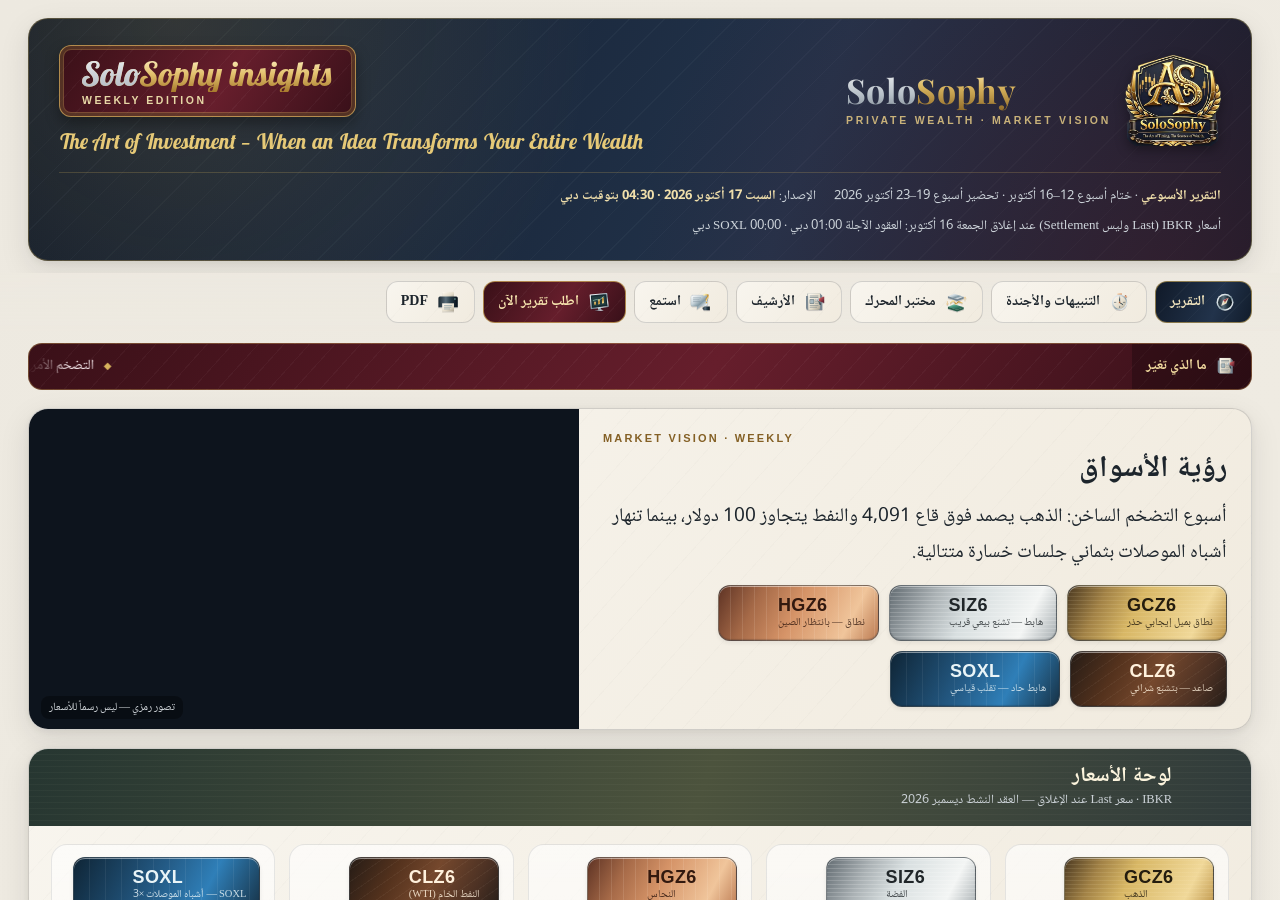
==== commit 155efdec: "SoloSophy Insights web app + first weekly report (17 Oct 2026) - docs/: new static web app in the St" ====
--- a/index.html
+++ b/index.html
@@ -1,62 +1,4 @@
-<!doctype html>
-<html lang="ar" dir="rtl">
-<head>
-<meta charset="utf-8">
-<meta name="viewport" content="width=device-width,initial-scale=1,viewport-fit=cover">
-<title>SoloSophy Insights</title>
-<meta name="description" content="SoloSophy Insights — تقارير الأسواق للذهب والفضة والنحاس والنفط وأشباه الموصلات">
-<meta name="theme-color" content="#101c2b">
-<link rel="icon" href="assets/img/favicon.png">
-<link rel="preconnect" href="https://fonts.googleapis.com"><link rel="preconnect" href="https://fonts.gstatic.com" crossorigin>
-<link href="https://fonts.googleapis.com/css2?family=Lobster+Two:ital@1&family=Playfair+Display:wght@700&display=swap" rel="stylesheet">
-<link rel="stylesheet" href="app.css?v=1">
-</head>
-<body>
-<div class="wrap">
-  <header class="hdr" id="top">
-    <div class="hdr-inner">
-      <div class="lockup">
-        <img src="assets/img/logo.webp" alt="SoloSophy">
-        <div class="company"><span class="s1">Solo</span><span class="s2">Sophy</span><small>PRIVATE WEALTH · MARKET VISION</small></div>
-      </div>
-      <div class="titleblock">
-        <div class="plaque-title"><b><i>Solo</i>Sophy insights</b><span id="edition">Market Vision Edition</span></div>
-        <div class="slogan" id="slogan">The Art of Investment — When an Idea Transforms Your Entire Wealth</div>
-      </div>
-    </div>
-    <div class="hdr-meta" id="hdrMeta"><span>جارِ التحميل…</span></div>
-  </header>
-</div>
-
-<nav class="nav" aria-label="أقسام التطبيق">
-  <div class="wrap" role="tablist">
-    <button class="tab" role="tab" data-view="report" aria-selected="true"><img src="assets/icons/compass.svg" alt="">التقرير</button>
-    <button class="tab" role="tab" data-view="alerts"><img src="assets/icons/clock.svg" alt="">التنبيهات والأجندة</button>
-    <button class="tab" role="tab" data-view="engine"><img src="assets/icons/levels.svg" alt="">مختبر المحرك</button>
-    <button class="tab" role="tab" data-view="archive"><img src="assets/icons/news.svg" alt="">الأرشيف</button>
-    <button class="tab" role="tab" data-view="listen"><img src="assets/icons/chat.svg" alt="">استمع</button>
-    <button class="tab cta" role="tab" data-view="generate"><img src="assets/icons/monitor.svg" alt="">اطلب تقرير الآن</button>
-    <button class="tab noprint" id="printBtn" title="حفظ PDF"><img src="assets/icons/print.svg" alt="">PDF</button>
-  </div>
-</nav>
-
-<main class="wrap">
-  <div class="ticker" id="ticker"><div class="lbl"><img src="assets/icons/news.svg" alt="">ما الذي تغيّر</div><div class="track"><div class="run" id="tickerRun"></div></div></div>
-  <section id="view-report" class="view"></section>
-  <section id="view-alerts" class="view hide"></section>
-  <section id="view-engine" class="view hide"></section>
-  <section id="view-archive" class="view hide"></section>
-  <section id="view-listen" class="view hide"></section>
-  <section id="view-generate" class="view hide"></section>
-
-  <footer class="ftr">
-    <img src="assets/img/signature.png" alt="Ahmed Soliman">
-    <div>
-      <div class="tl">The Art of Timing — The Science of Wealth.</div>
-      <div class="disc" id="disclaimer">هذا التقرير لأغراض المعلومات والتحليل فقط ولا يمثل توصية شخصية.</div>
-    </div>
-  </footer>
-</main>
-<script src="app.js?v=1"></script>
-</body>
-</html>
+<!doctype html><html lang="ar" dir="rtl"><head><meta charset="utf-8"><meta name="viewport" content="width=device-width,initial-scale=1">
+<title>SoloSophy Insights</title><meta http-equiv="refresh" content="0; url=docs/"></head>
+<body style="font-family:sans-serif;background:#101c2b;color:#f3e6bf;padding:40px;text-align:center">
+<p>SoloSophy Insights → <a style="color:#d7b35d" href="docs/">فتح التطبيق</a></p></body></html>
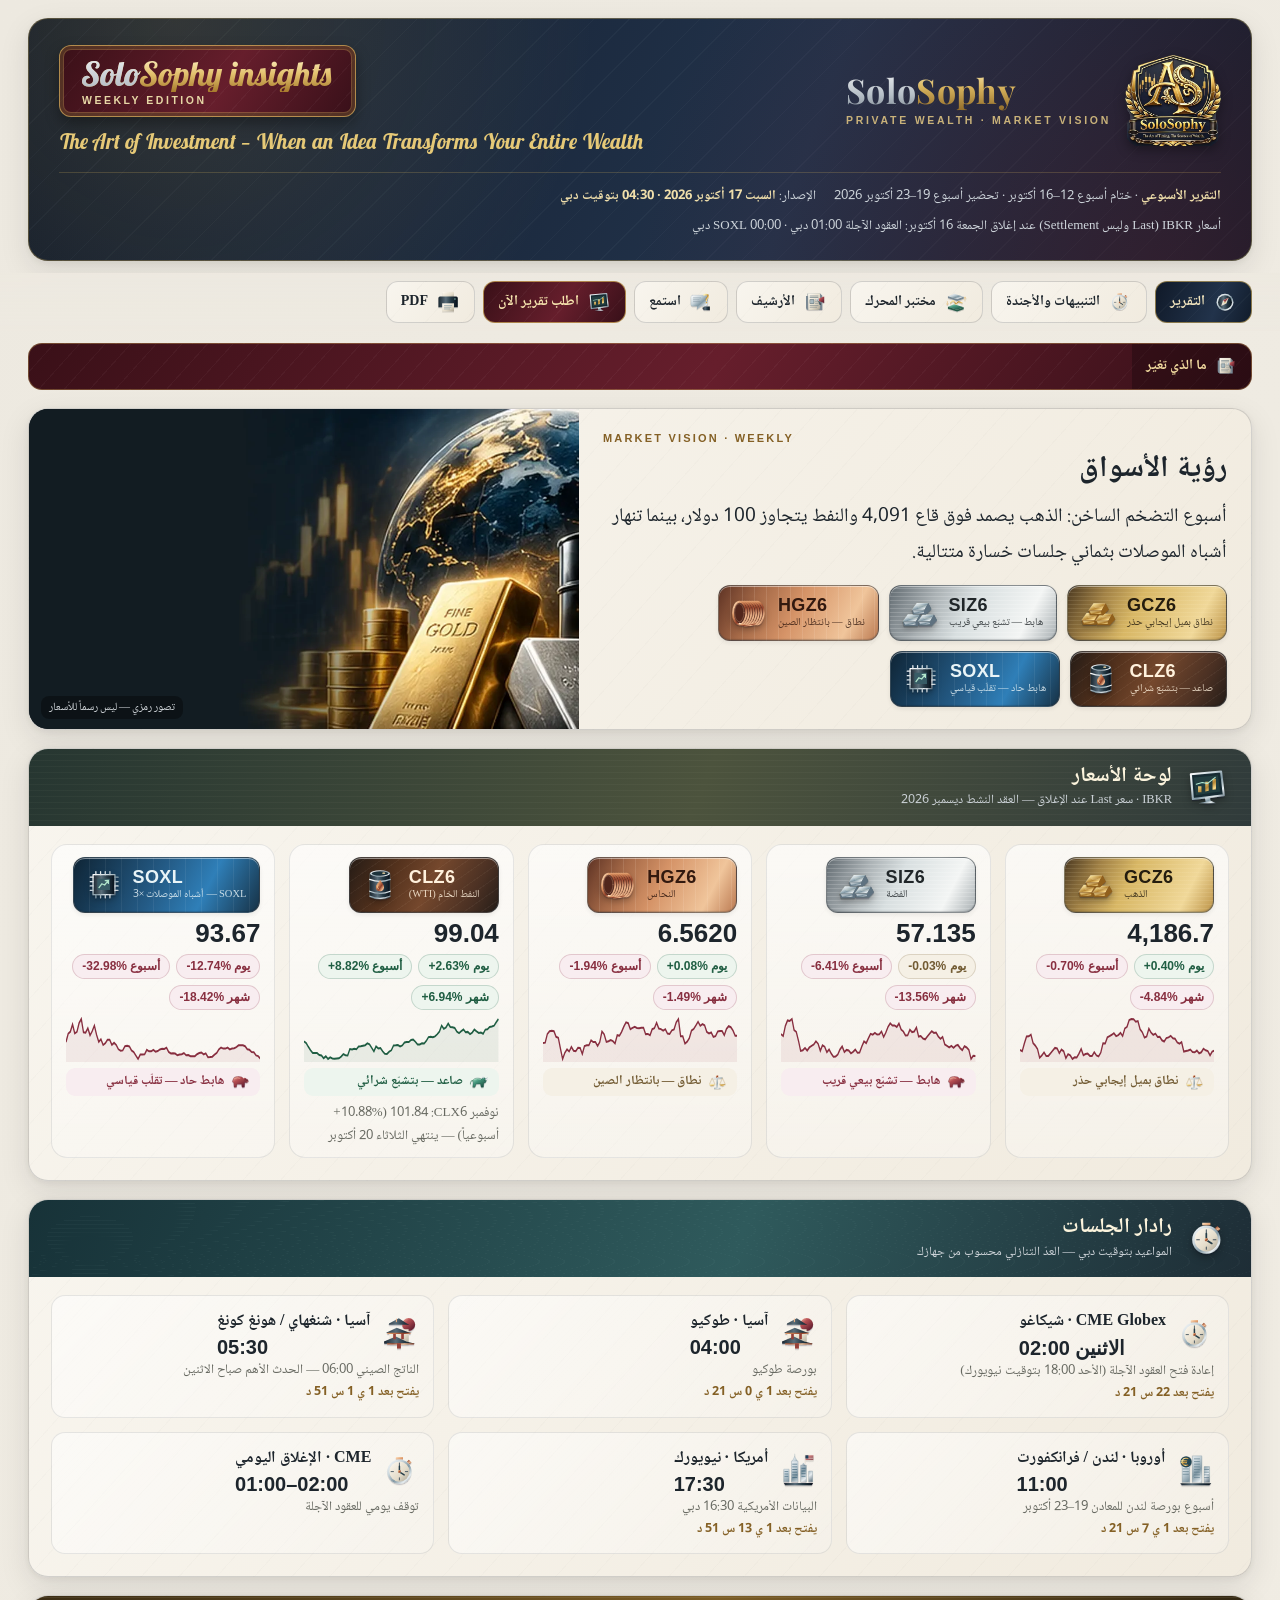
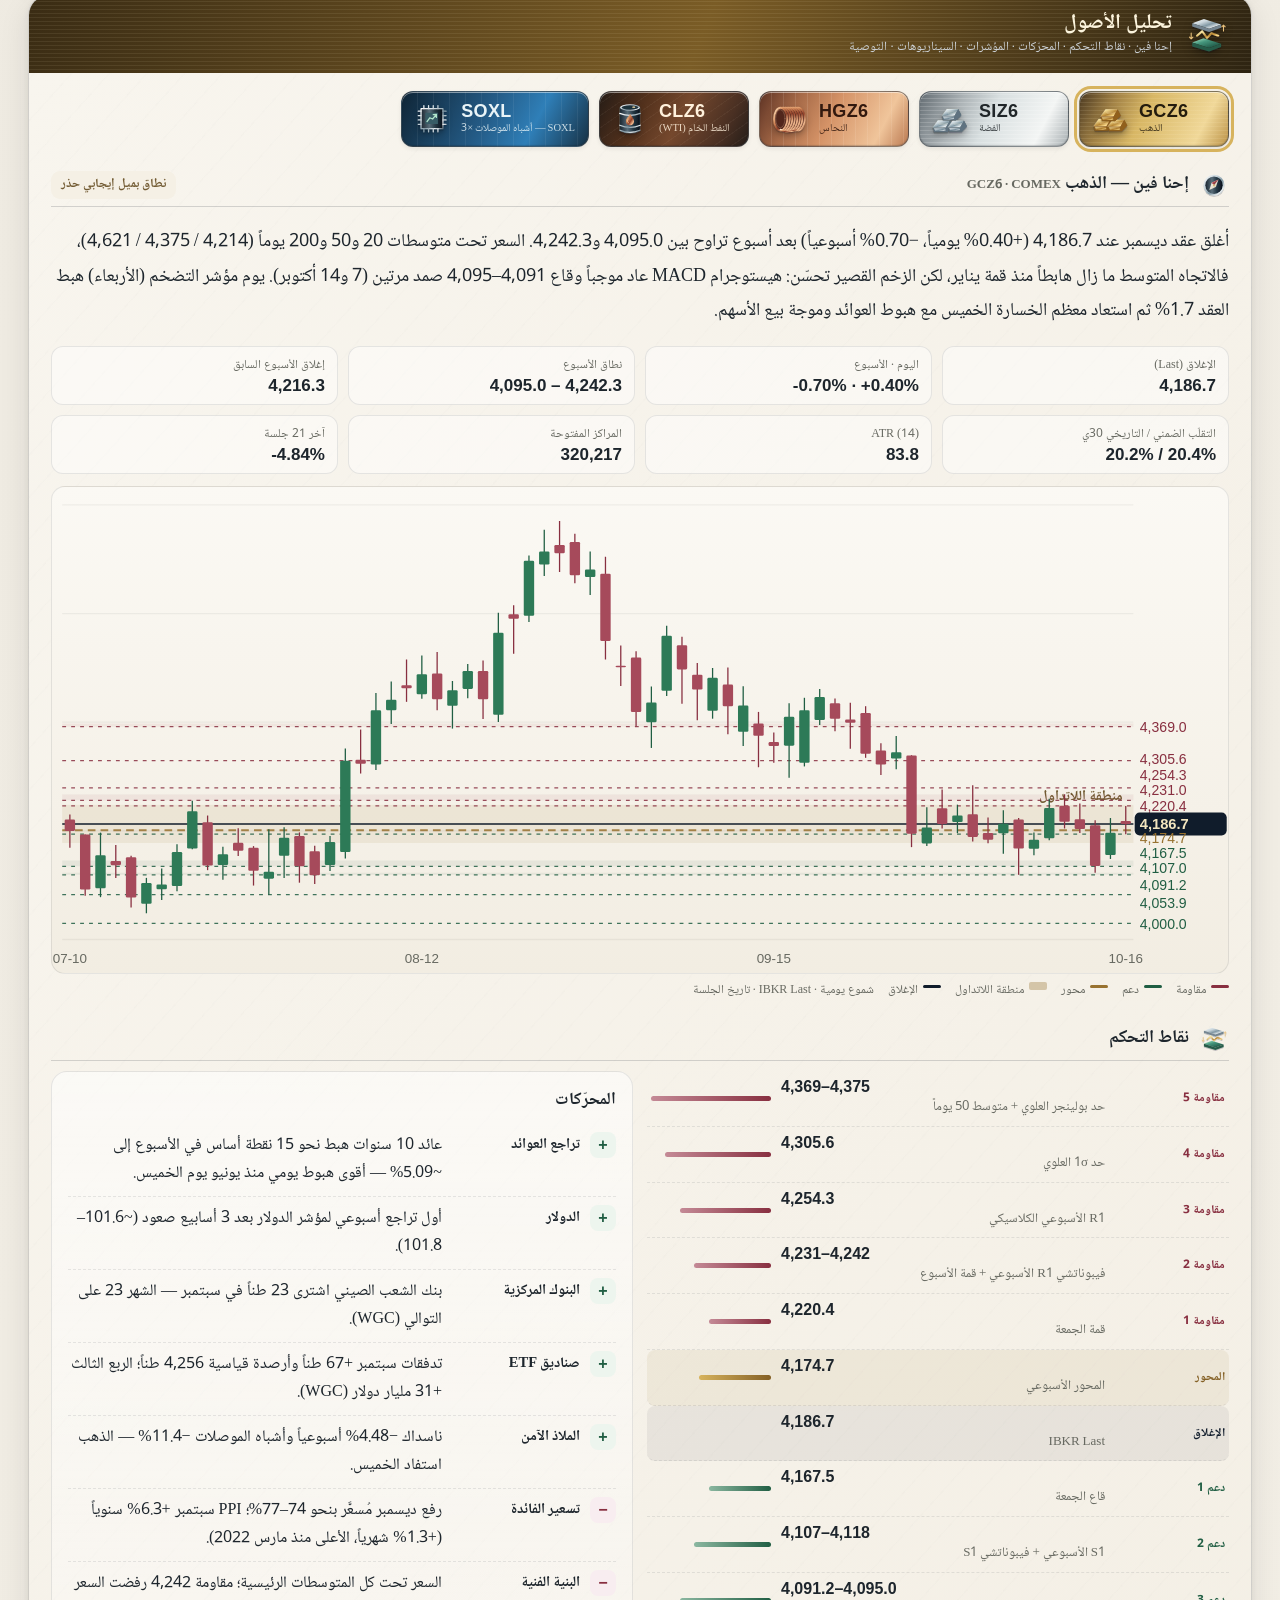
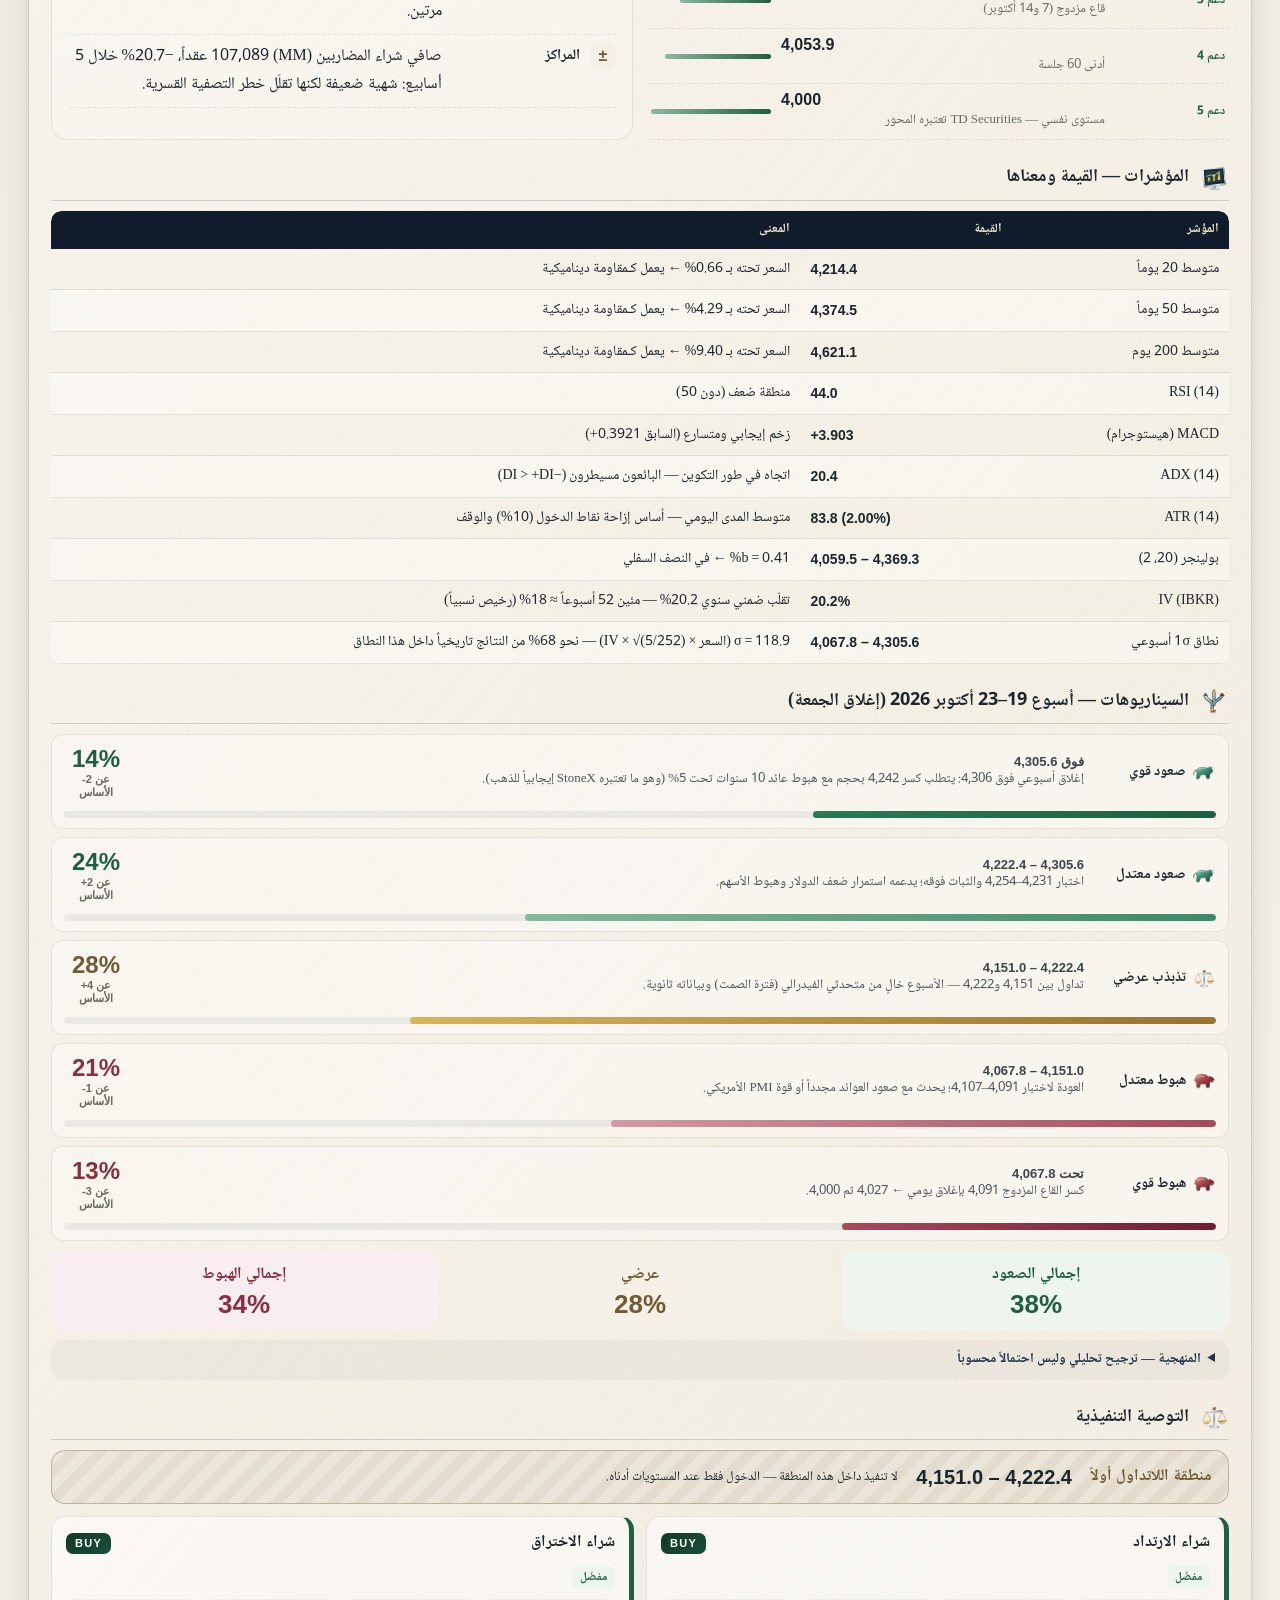
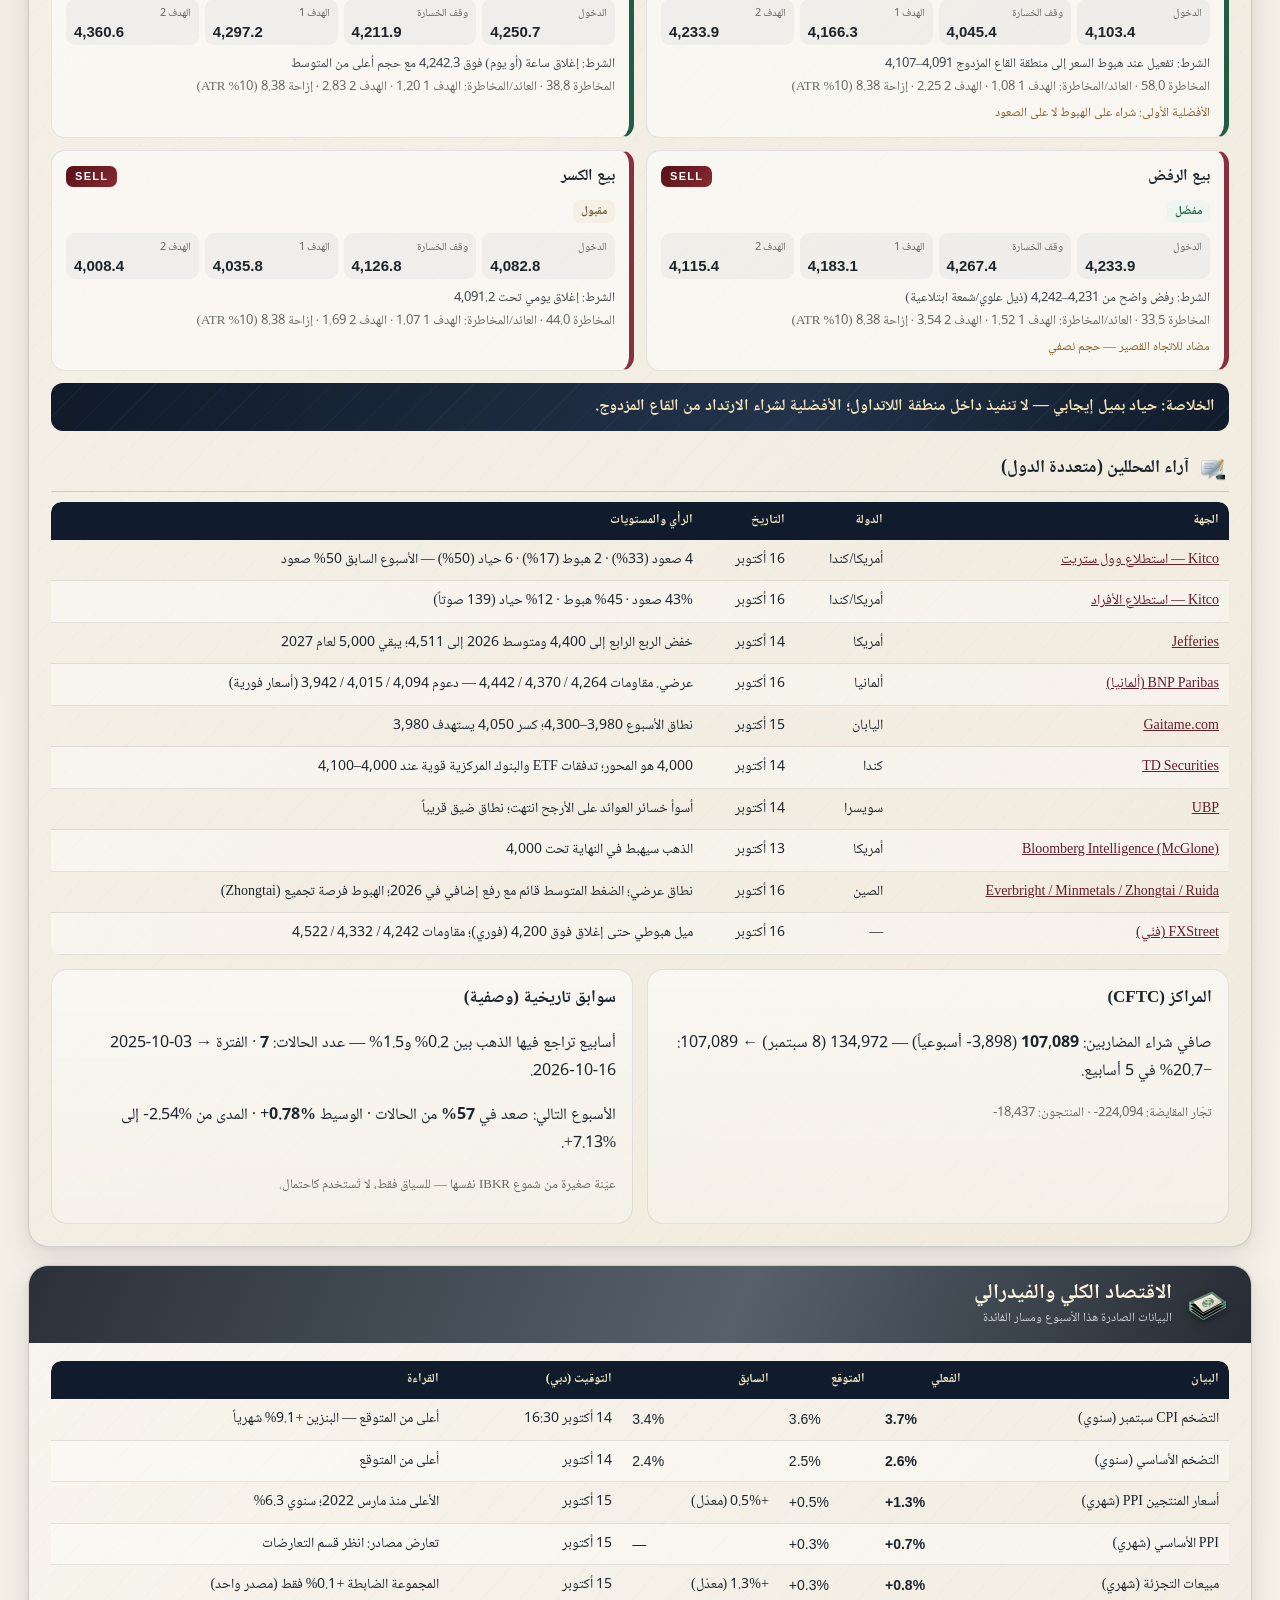
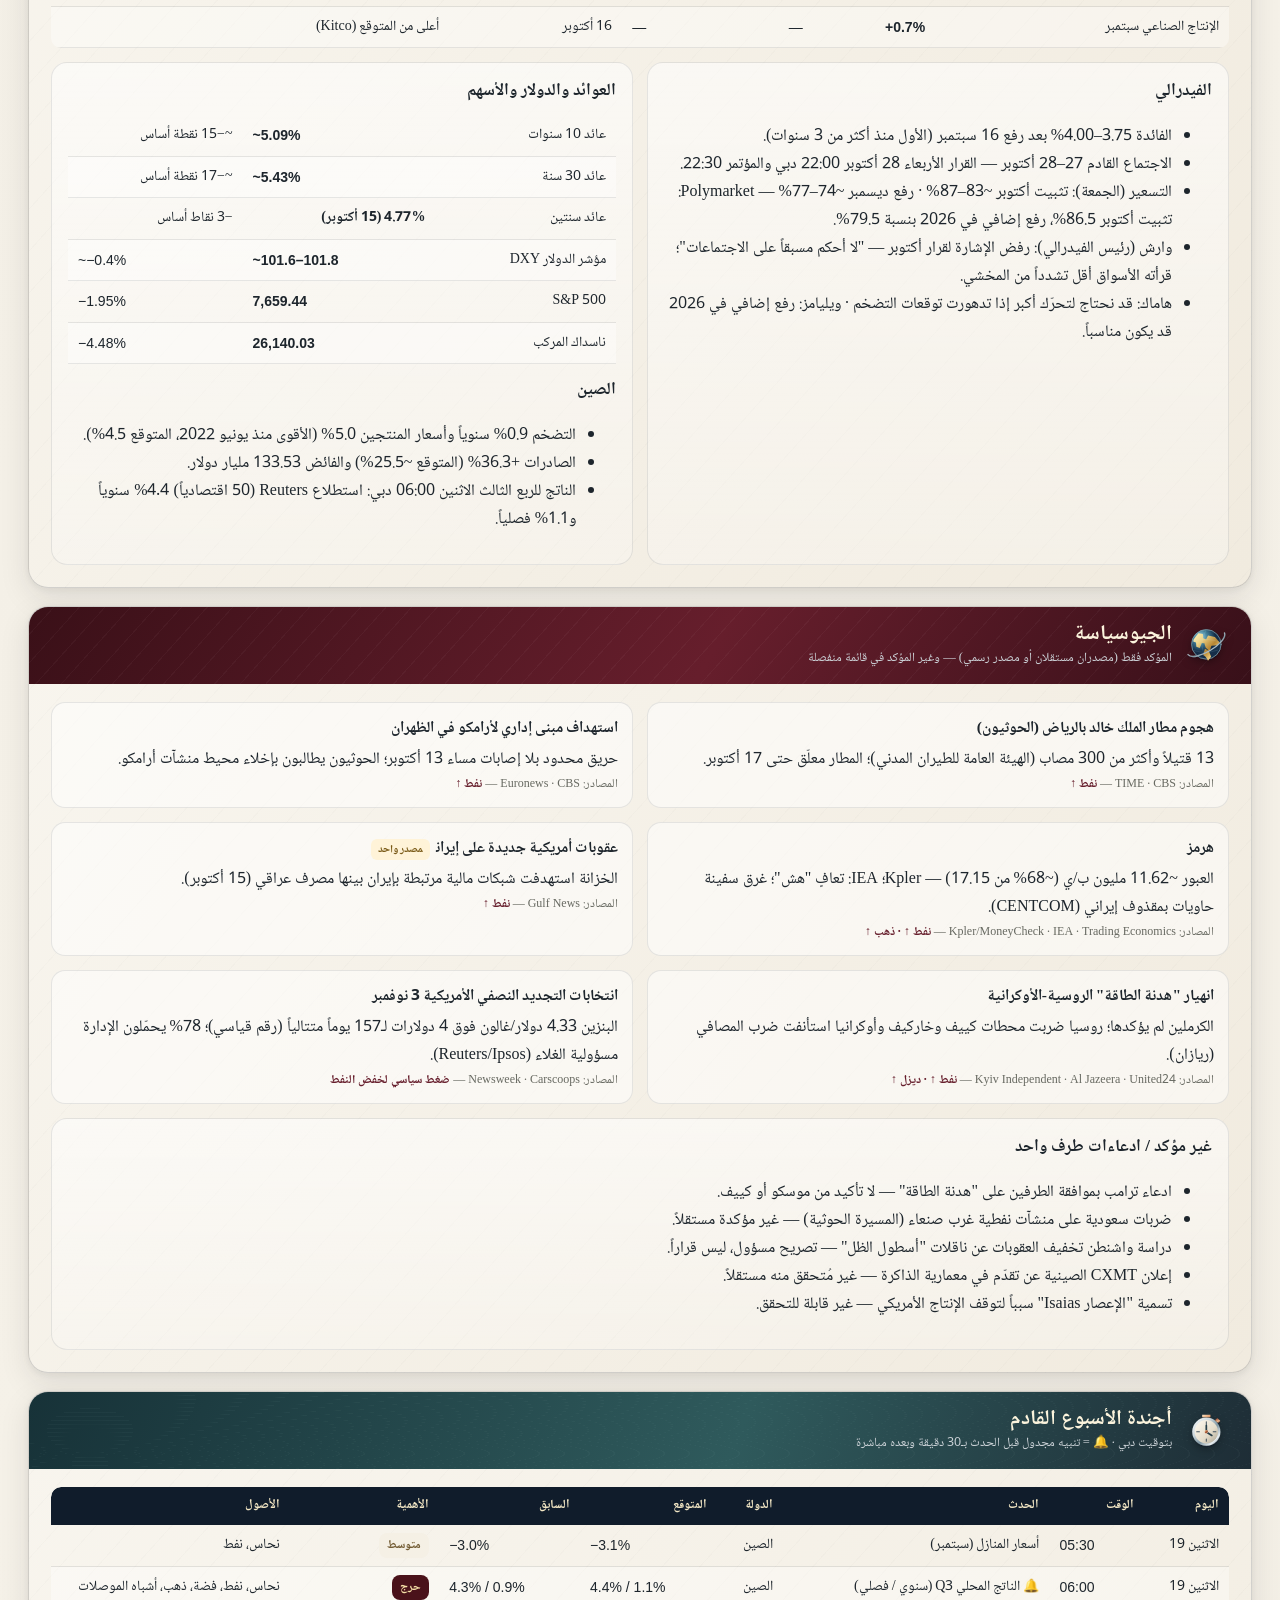
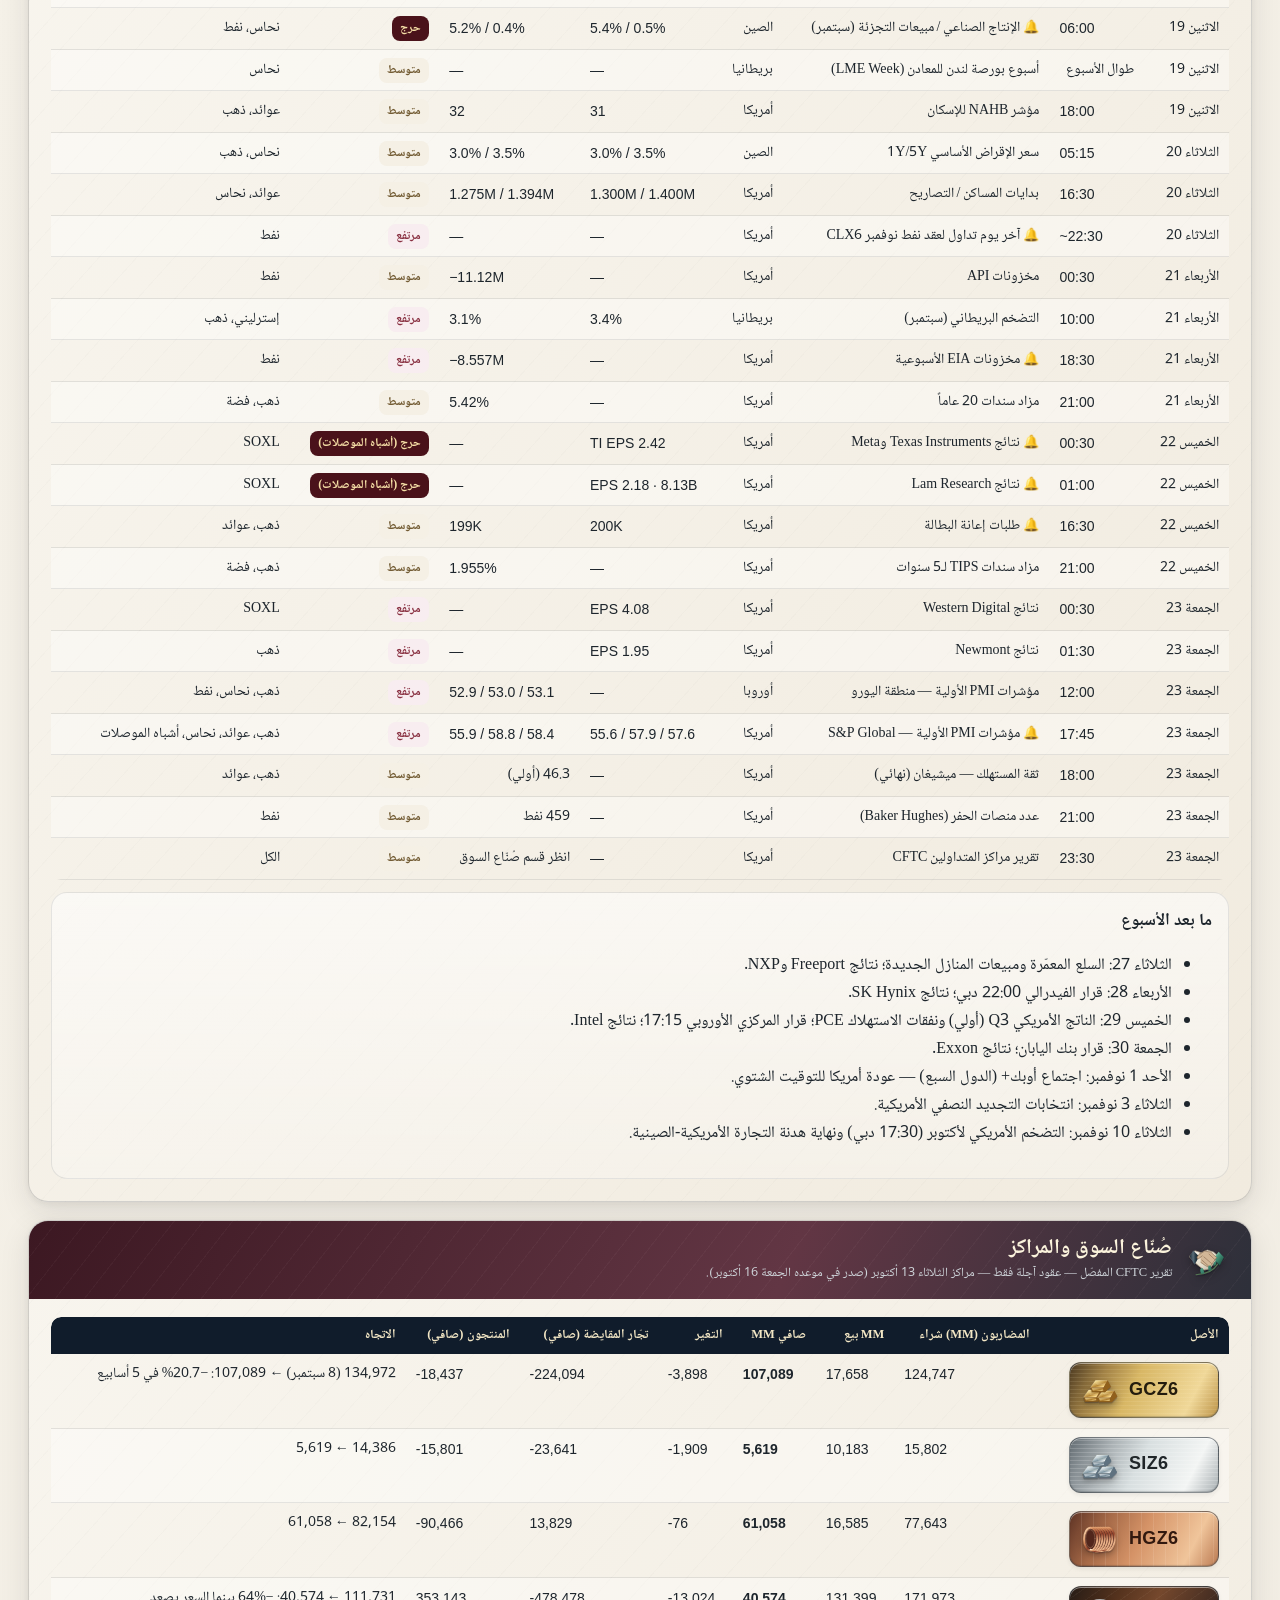
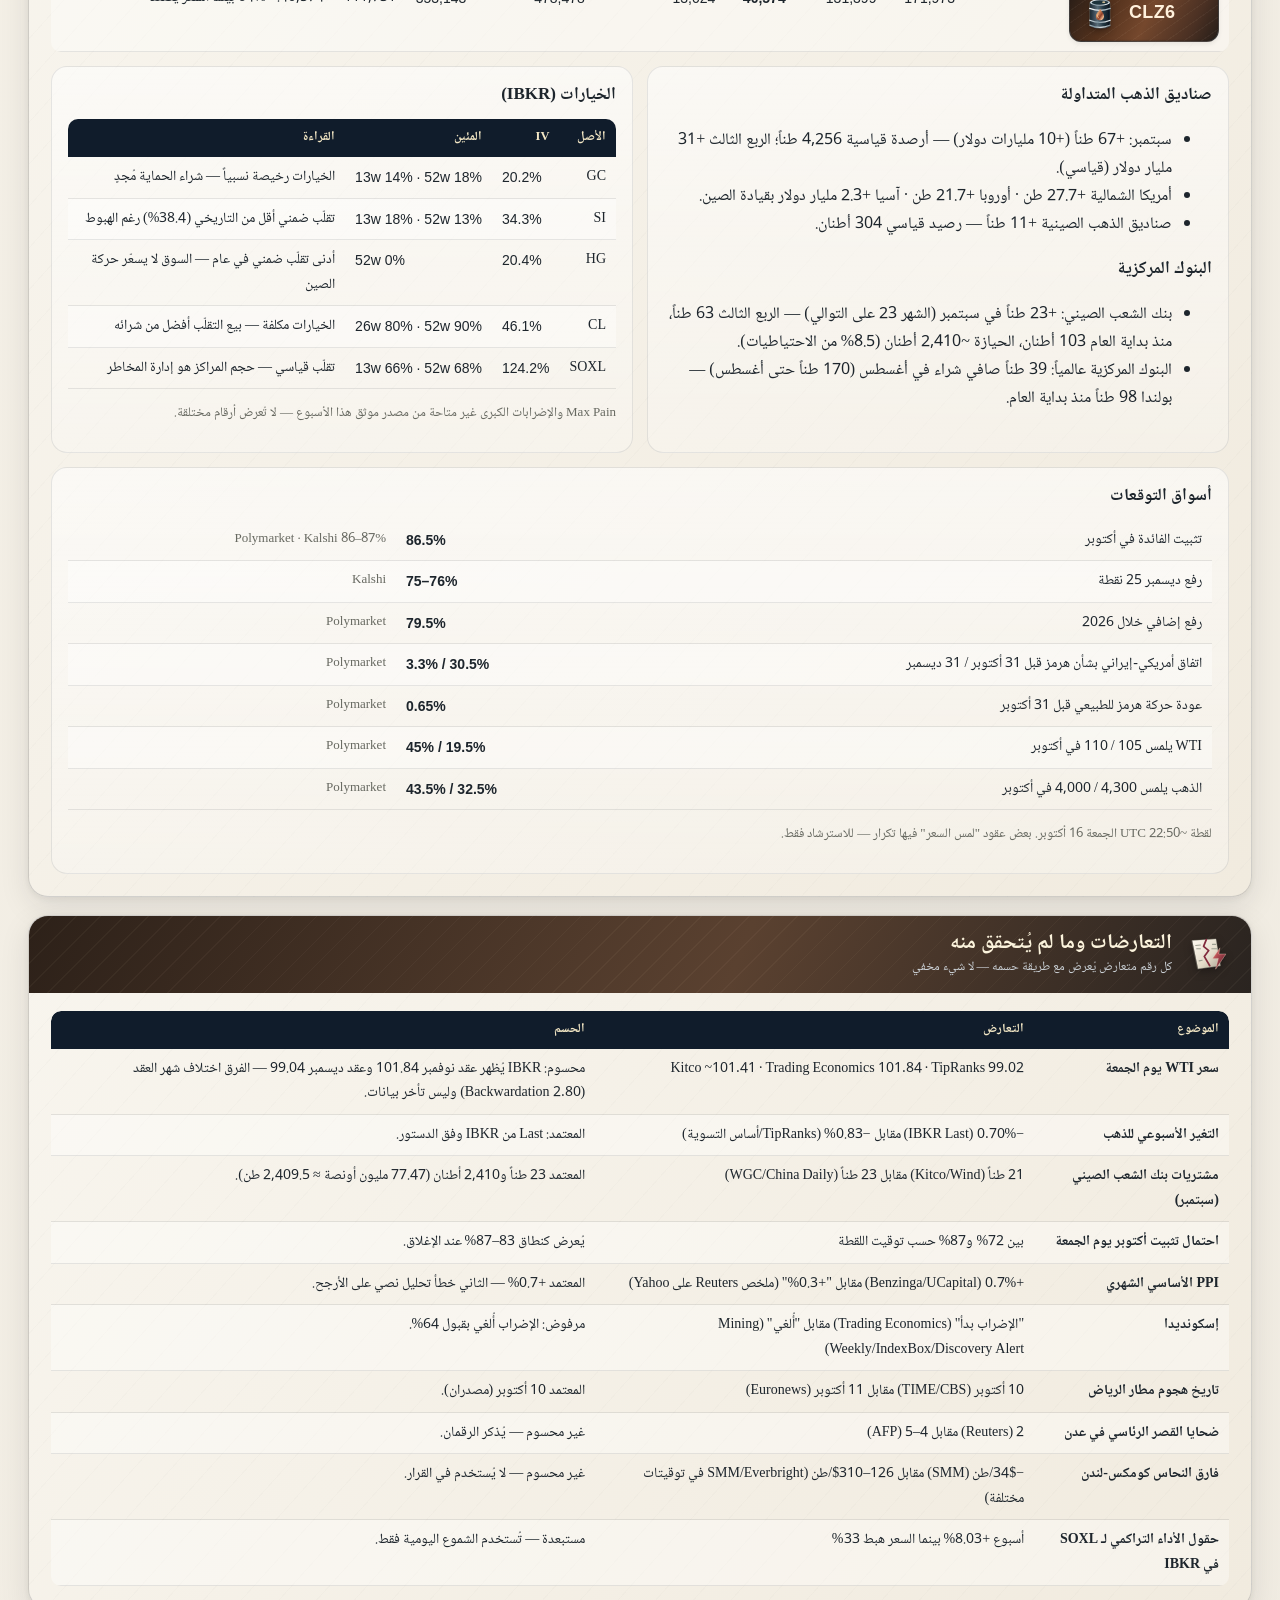
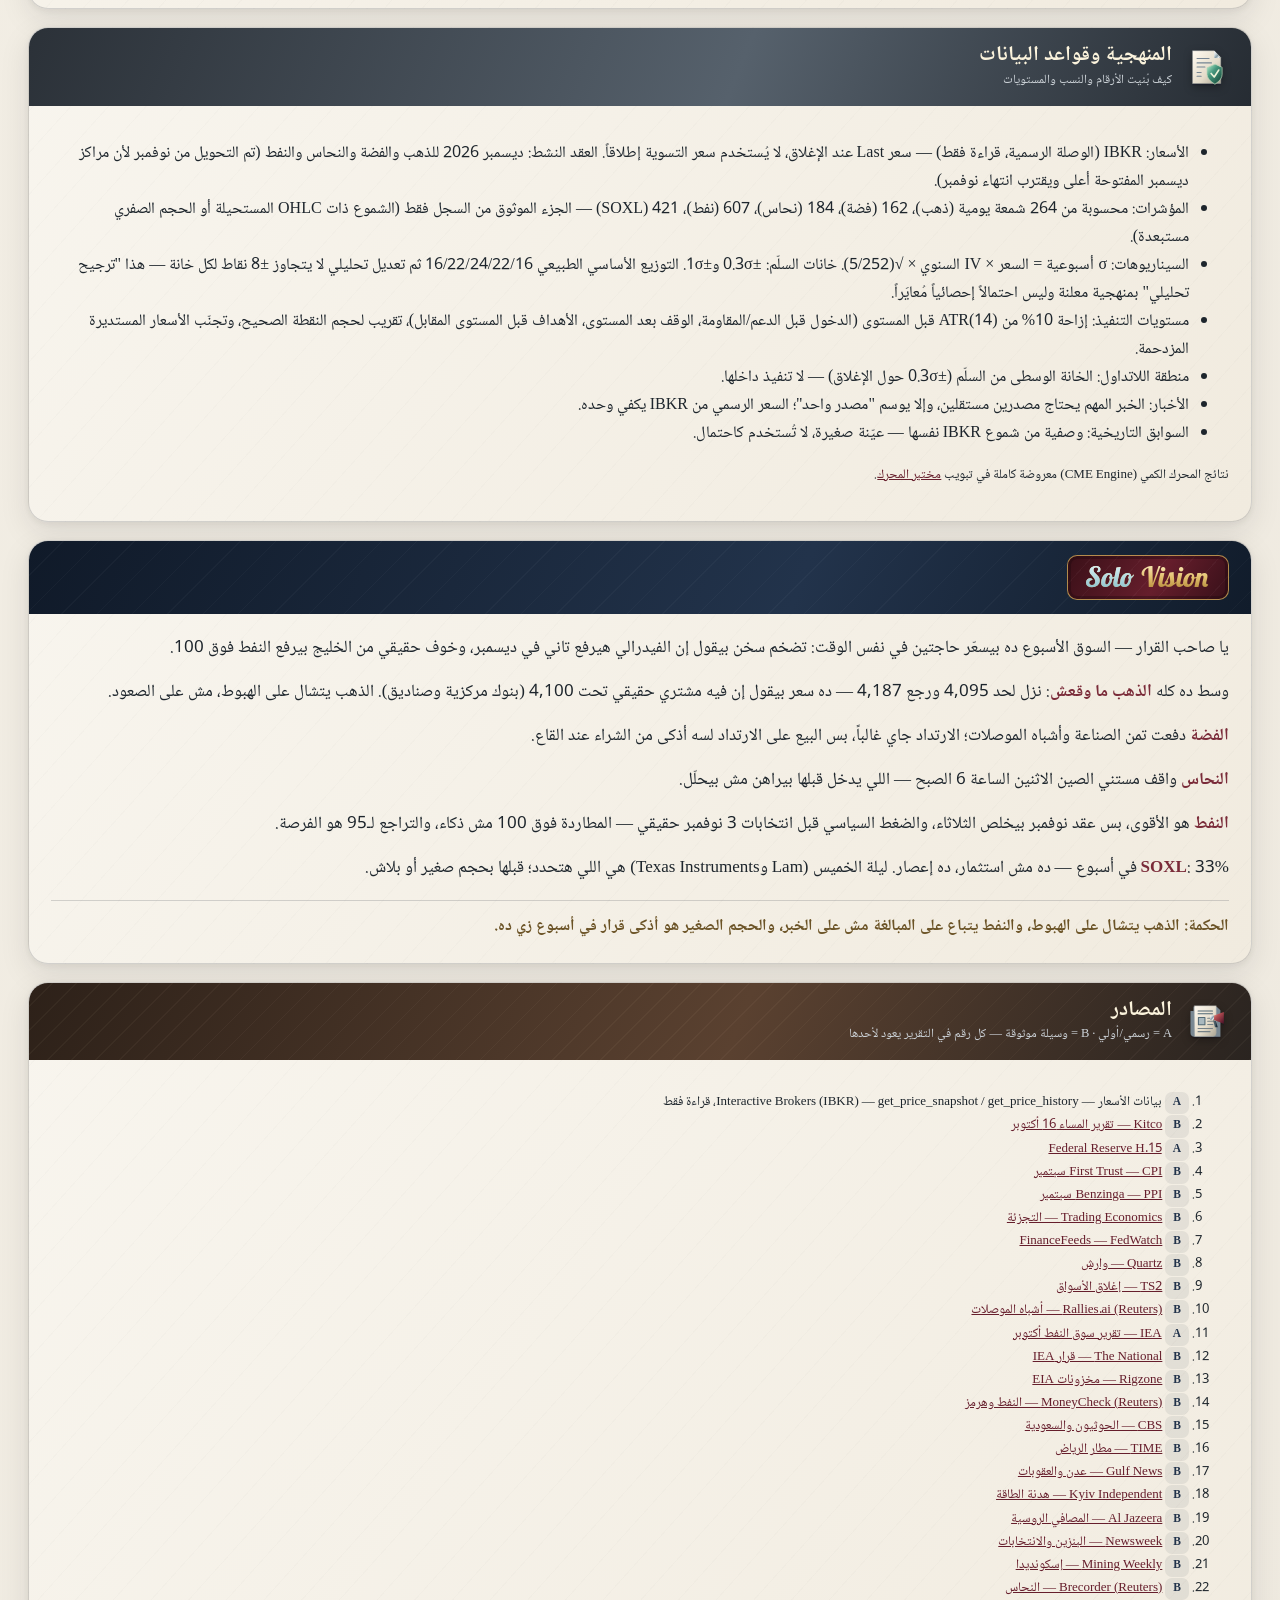
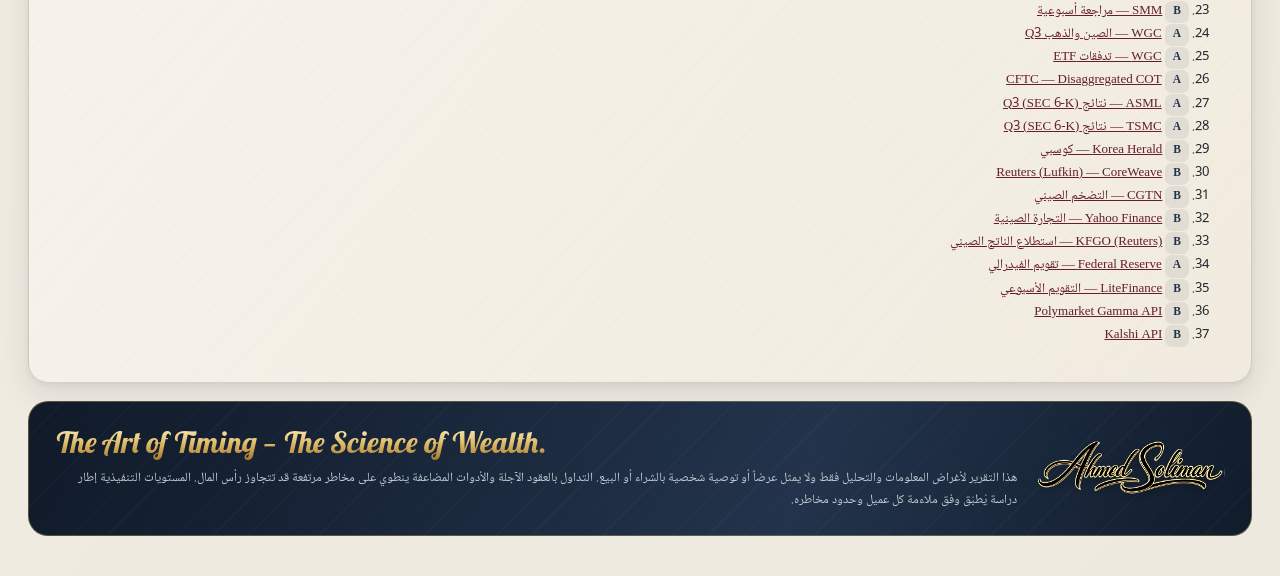
==== commit c5563702: "Scheduled tasks wired: alerts schedule, on-demand id, test-slot support, alert slots per event time " ====
--- a/index.html
+++ b/index.html
@@ -1,4 +1,62 @@
-<!doctype html><html lang="ar" dir="rtl"><head><meta charset="utf-8"><meta name="viewport" content="width=device-width,initial-scale=1">
-<title>SoloSophy Insights</title><meta http-equiv="refresh" content="0; url=docs/"></head>
-<body style="font-family:sans-serif;background:#101c2b;color:#f3e6bf;padding:40px;text-align:center">
-<p>SoloSophy Insights → <a style="color:#d7b35d" href="docs/">فتح التطبيق</a></p></body></html>
+<!doctype html>
+<html lang="ar" dir="rtl">
+<head>
+<meta charset="utf-8">
+<meta name="viewport" content="width=device-width,initial-scale=1,viewport-fit=cover">
+<title>SoloSophy Insights</title>
+<meta name="description" content="SoloSophy Insights — تقارير الأسواق للذهب والفضة والنحاس والنفط وأشباه الموصلات">
+<meta name="theme-color" content="#101c2b">
+<link rel="icon" href="assets/img/favicon.png">
+<link rel="preconnect" href="https://fonts.googleapis.com"><link rel="preconnect" href="https://fonts.gstatic.com" crossorigin>
+<link href="https://fonts.googleapis.com/css2?family=Lobster+Two:ital@1&family=Playfair+Display:wght@700&display=swap" rel="stylesheet">
+<link rel="stylesheet" href="app.css?v=2">
+</head>
+<body>
+<div class="wrap">
+  <header class="hdr" id="top">
+    <div class="hdr-inner">
+      <div class="lockup">
+        <img src="assets/img/logo.webp" alt="SoloSophy">
+        <div class="company"><span class="s1">Solo</span><span class="s2">Sophy</span><small>PRIVATE WEALTH · MARKET VISION</small></div>
+      </div>
+      <div class="titleblock">
+        <div class="plaque-title"><b><i>Solo</i>Sophy insights</b><span id="edition">Market Vision Edition</span></div>
+        <div class="slogan" id="slogan">The Art of Investment — When an Idea Transforms Your Entire Wealth</div>
+      </div>
+    </div>
+    <div class="hdr-meta" id="hdrMeta"><span>جارِ التحميل…</span></div>
+  </header>
+</div>
+
+<nav class="nav" aria-label="أقسام التطبيق">
+  <div class="wrap" role="tablist">
+    <button class="tab" role="tab" data-view="report" aria-selected="true"><img src="assets/icons/compass.svg" alt="">التقرير</button>
+    <button class="tab" role="tab" data-view="alerts"><img src="assets/icons/clock.svg" alt="">التنبيهات والأجندة</button>
+    <button class="tab" role="tab" data-view="engine"><img src="assets/icons/levels.svg" alt="">مختبر المحرك</button>
+    <button class="tab" role="tab" data-view="archive"><img src="assets/icons/news.svg" alt="">الأرشيف</button>
+    <button class="tab" role="tab" data-view="listen"><img src="assets/icons/chat.svg" alt="">استمع</button>
+    <button class="tab cta" role="tab" data-view="generate"><img src="assets/icons/monitor.svg" alt="">اطلب تقرير الآن</button>
+    <button class="tab noprint" id="printBtn" title="حفظ PDF"><img src="assets/icons/print.svg" alt="">PDF</button>
+  </div>
+</nav>
+
+<main class="wrap">
+  <div class="ticker" id="ticker"><div class="lbl"><img src="assets/icons/news.svg" alt="">ما الذي تغيّر</div><div class="track"><div class="run" id="tickerRun"></div></div></div>
+  <section id="view-report" class="view"></section>
+  <section id="view-alerts" class="view hide"></section>
+  <section id="view-engine" class="view hide"></section>
+  <section id="view-archive" class="view hide"></section>
+  <section id="view-listen" class="view hide"></section>
+  <section id="view-generate" class="view hide"></section>
+
+  <footer class="ftr">
+    <img src="assets/img/signature.png" alt="Ahmed Soliman">
+    <div>
+      <div class="tl">The Art of Timing — The Science of Wealth.</div>
+      <div class="disc" id="disclaimer">هذا التقرير لأغراض المعلومات والتحليل فقط ولا يمثل توصية شخصية.</div>
+    </div>
+  </footer>
+</main>
+<script src="app.js?v=2"></script>
+</body>
+</html>
--- a/app.css
+++ b/app.css
@@ -0,0 +1,322 @@
+/* SoloSophy Insights — Web App
+   Identity: SoloSophy Studio (ivory reading surface, deep navy frame, burgundy + engraved gold brand).
+   FIXED (do not change per report): tokens below, header lockup (logo right of company name; report plaque + slogan on the left),
+   product plaques per family, section-header language, Solo Vision block before footer, footer slogan + signature.
+   VARIABLE (per report): data, edition label, section order inside the report body, chart content, tags. */
+@font-face{font-family:"Noto Naskh Arabic";font-weight:400;font-display:swap;src:url(assets/fonts/NotoNaskhArabic-400.woff2) format("woff2")}
+@font-face{font-family:"Noto Naskh Arabic";font-weight:700;font-display:swap;src:url(assets/fonts/NotoNaskhArabic-700.woff2) format("woff2")}
+@font-face{font-family:"SoloSignature";font-display:swap;src:url(assets/fonts/SoloSignature.otf) format("opentype")}
+
+:root{
+  --ink:#1d252c;--muted:#676961;--navy:#101c2b;--navy2:#22334b;--ivory:#f7f4ed;--burgundy:#4a121a;--burgundy2:#661e2c;
+  --g1:#846025;--g2:#987230;--g3:#d7b35d;--g4:#eddb9e;--metal:#98a1a9;
+  --c-gc:#85621d;--c-si:#5b646a;--c-cl:#804524;--c-hg:#a9562e;--c-soxl:#42677a;
+  --up:#205e43;--up-light:#edf5ee;--down:#882f40;--down-light:#f8edf0;--range:#725b33;--range-light:#f5f0e5;
+  --edge:rgba(66,73,80,.21);--edge-soft:rgba(66,73,80,.12);--radius:20px;--gutter:clamp(12px,2.2vw,28px);
+  --page:linear-gradient(130deg,#ede9e0,#f5f1e8 53%,#eee9df);
+  --paper:repeating-linear-gradient(132deg,transparent 0 27px,rgba(43,49,53,.014) 27px 28px),linear-gradient(125deg,#f8f5ee,#f1ebdf);
+  --navy-surface:repeating-linear-gradient(135deg,transparent 0 24px,rgba(220,228,236,.032) 24px 25px),linear-gradient(110deg,#101a29,#22334b 63%,#111c2b);
+  --brand-surface:repeating-linear-gradient(132deg,transparent 0 18px,rgba(255,235,235,.035) 18px 19px),linear-gradient(120deg,#3a1018,#661e2c 56%,#381019);
+  --frame-surface:linear-gradient(135deg,#ccd1d2,#4b5864 20%,#202c38 67%,#98a1a9);
+  --serif:"Noto Naskh Arabic","Geeza Pro",Tahoma,serif;--latin:"Avenir Next","Segoe UI",Arial,sans-serif;
+  --script:"SoloSignature","Lobster Two","Snell Roundhand","Apple Chancery",cursive;
+  --display:"Playfair Display",Georgia,serif;
+  --shadow:0 10px 30px rgba(26,32,40,.10),0 2px 6px rgba(26,32,40,.06);
+}
+*{box-sizing:border-box}
+html{scroll-behavior:smooth;-webkit-text-size-adjust:100%}
+body{margin:0;background:var(--page);color:var(--ink);font:16px/1.75 var(--serif);direction:rtl;min-height:100vh}
+a{color:var(--burgundy2)}
+img{max-width:100%}
+.num,.ltr{direction:ltr;unicode-bidi:isolate;font-variant-numeric:tabular-nums}
+.wrap{width:min(1240px,calc(100% - 2*var(--gutter)));margin:0 auto}
+.muted{color:var(--muted)}
+.small{font-size:13px}
+.hide{display:none!important}
+
+/* ---------- header (FIXED) ---------- */
+.hdr{margin-top:18px;border-radius:var(--radius);background:var(--navy-surface);color:#eef0f1;padding:26px 30px 22px;position:relative;overflow:hidden;border:1px solid rgba(215,179,93,.35);box-shadow:var(--shadow)}
+.hdr:before{content:"";position:absolute;inset:0;background:radial-gradient(circle at 12% 0%,rgba(215,179,93,.16),transparent 38%),radial-gradient(circle at 92% 110%,rgba(102,30,44,.35),transparent 45%);pointer-events:none}
+.hdr-inner{position:relative;display:grid;grid-template-columns:auto minmax(0,1fr);gap:24px;align-items:center}
+.lockup{display:flex;align-items:center;gap:14px}
+.lockup img{width:96px;filter:drop-shadow(0 4px 6px rgba(0,0,0,.35))}
+.company{font:700 34px/1 var(--display);letter-spacing:.01em;direction:ltr}
+.company .s1{background:linear-gradient(180deg,#f5f6f7,#b7c0c8 60%,#7d8892);-webkit-background-clip:text;background-clip:text;color:transparent}
+.company .s2{background:linear-gradient(180deg,#fff2c0,#d7b35d 45%,#8a6424);-webkit-background-clip:text;background-clip:text;color:transparent}
+.company small{display:block;font:600 10.5px/1.4 var(--latin);letter-spacing:.26em;color:#c9b27a;margin-top:6px;-webkit-text-fill-color:#c9b27a}
+.titleblock{justify-self:end;text-align:left;direction:ltr;display:flex;flex-direction:column;align-items:flex-start;gap:10px;min-width:0}
+.plaque-title{display:inline-flex;flex-direction:column;gap:2px;padding:10px 22px 9px;border-radius:12px;background:var(--brand-surface);border:1px solid rgba(215,179,93,.75);box-shadow:inset 0 0 0 3px rgba(26,8,12,.35),inset 0 0 0 4px rgba(215,179,93,.35),0 6px 14px rgba(0,0,0,.35)}
+.plaque-title b{font:400 34px/1.05 var(--script);color:transparent;background:linear-gradient(180deg,#fff3c7,#e2c06d 50%,#a77a2c);-webkit-background-clip:text;background-clip:text}
+.plaque-title b i{font-style:normal;background:linear-gradient(180deg,#f2f4f6,#aab3bb);-webkit-background-clip:text;background-clip:text}
+.plaque-title span{font:700 10.5px/1.3 var(--latin);letter-spacing:.24em;color:#e7d7a6;text-transform:uppercase}
+.slogan{font:400 21px/1.35 var(--script);color:#e6c977;max-width:640px}
+.hdr-meta{position:relative;margin-top:16px;display:flex;flex-wrap:wrap;gap:8px 18px;font-size:13px;color:#cfd6dc;border-top:1px solid rgba(215,179,93,.22);padding-top:12px}
+.hdr-meta b{color:#f0dfab;font-weight:700}
+
+/* ---------- nav ---------- */
+.nav{position:sticky;top:0;z-index:40;margin-top:12px;padding:8px 0;background:linear-gradient(180deg,rgba(237,233,224,.97),rgba(237,233,224,.9));backdrop-filter:blur(6px)}
+.nav .wrap{display:flex;gap:8px;overflow-x:auto;scrollbar-width:none}
+.nav .wrap::-webkit-scrollbar{display:none}
+.tab{flex:0 0 auto;display:inline-flex;align-items:center;gap:8px;padding:8px 14px;border-radius:12px;border:1px solid var(--edge);background:var(--paper);color:var(--ink);font:700 14px var(--serif);cursor:pointer;white-space:nowrap}
+.tab img{width:24px;height:24px}
+.tab[aria-selected="true"]{background:var(--navy-surface);color:#f3e6bf;border-color:rgba(215,179,93,.6)}
+.tab.cta{background:var(--brand-surface);color:#f6e4ae;border-color:rgba(215,179,93,.7)}
+
+/* ---------- ticker ---------- */
+.ticker{margin-top:12px;border-radius:14px;background:var(--brand-surface);color:#f5e9ec;display:flex;align-items:center;overflow:hidden;border:1px solid rgba(215,179,93,.35)}
+.ticker .lbl{flex:0 0 auto;display:flex;align-items:center;gap:8px;padding:10px 14px;background:rgba(0,0,0,.25);font-weight:700;color:#f3dca0;font-size:14px}
+.ticker .lbl img{width:22px}
+.ticker .track{flex:1;overflow:hidden;white-space:nowrap;mask-image:linear-gradient(90deg,transparent,#000 4%,#000 96%,transparent)}
+.ticker .run{display:inline-block;padding-inline-start:100%;animation:tick 70s linear infinite;font-size:14px}
+.ticker:hover .run{animation-play-state:paused}
+.ticker .run span{margin-inline-end:42px}
+.ticker .run span:before{content:"◆";color:#d7b35d;margin-inline-end:10px;font-size:10px}
+@keyframes tick{from{transform:translateX(0)}to{transform:translateX(100%)}}
+@media (prefers-reduced-motion:reduce){.ticker .run{animation:none;padding:0;white-space:normal}}
+
+/* ---------- sections ---------- */
+.sec{margin-top:18px;border-radius:var(--radius);background:var(--paper);border:1px solid var(--edge);box-shadow:var(--shadow);overflow:hidden}
+.sec-h{display:flex;align-items:center;gap:13px;padding:14px 22px;min-height:70px;background:var(--section-fill,var(--navy-surface));color:#f4f5f5}
+.sec-h img{width:44px;height:44px;flex:0 0 auto;filter:drop-shadow(0 3px 4px rgba(0,0,0,.3))}
+.sec-h h2{margin:0;font:700 21px/1.3 var(--serif);color:#fbf3dc}
+.sec-h p{margin:0;font-size:12.5px;color:#cdd3d8}
+.sec-h .end{margin-inline-start:auto;display:flex;gap:8px;align-items:center}
+.sec-b{padding:18px 22px 22px}
+.f-green{--section-fill:repeating-linear-gradient(0deg,transparent 0 5px,#d6d0b00a 5px 6px),linear-gradient(112deg,#263631,#4c533d 55%,#303b3b)}
+.f-plum{--section-fill:repeating-linear-gradient(128deg,transparent 0 22px,#f8d9dc09 22px 23px),linear-gradient(112deg,#3c1822,#623644 62%,#2d303a)}
+.f-teal{--section-fill:repeating-radial-gradient(ellipse at 5% 80%,transparent 0 23px,#b9ddd509 24px 25px),linear-gradient(112deg,#173238,#2f5a5c 58%,#1e2d36)}
+.f-brown{--section-fill:repeating-linear-gradient(135deg,transparent 0 16px,#ffe3c00a 16px 17px),linear-gradient(112deg,#2d2119,#5a4130 58%,#2a2420)}
+.f-gold{--section-fill:repeating-linear-gradient(0deg,transparent 0 3px,rgba(255,241,201,.08) 3px 4px),linear-gradient(112deg,#3a2c14,#7a5c26 55%,#2e2412)}
+.f-steel{--section-fill:linear-gradient(112deg,#2b3138,#56616c 58%,#262c33)}
+.f-burg{--section-fill:var(--brand-surface)}
+.grid{display:grid;gap:14px}
+.g2{grid-template-columns:repeat(2,minmax(0,1fr))}
+.g3{grid-template-columns:repeat(3,minmax(0,1fr))}
+.g5{grid-template-columns:repeat(5,minmax(0,1fr))}
+.card{background:linear-gradient(180deg,rgba(255,255,255,.55),rgba(255,255,255,.25));border:1px solid var(--edge-soft);border-radius:16px;padding:14px 16px}
+.card h3{margin:0 0 8px;font-size:17px}
+.kicker{font:700 11px/1.4 var(--latin);letter-spacing:.2em;color:var(--g1);text-transform:uppercase;direction:ltr}
+.lead{font-size:18px;line-height:1.9}
+
+/* ---------- product plaques (FIXED per family) ---------- */
+.plaque{position:relative;display:inline-flex;align-items:center;gap:9px;min-width:150px;padding:7px 13px 7px 10px;min-height:56px;border:1px solid rgba(70,77,83,.6);border-radius:12px;background:var(--family-texture),var(--family-material);color:var(--plaque-ink);box-shadow:inset 0 1px 0 rgba(255,255,255,.47),inset 0 -1px 1px rgba(21,26,29,.2),0 2px 4px rgba(35,40,44,.08);direction:ltr;text-align:left;font-family:var(--latin);white-space:nowrap;line-height:1.15;cursor:pointer}
+.plaque img{width:40px;height:40px;filter:drop-shadow(0 3px 3px rgba(0,0,0,.28))}
+.plaque b{display:block;font:800 18px/1 var(--latin);letter-spacing:.02em}
+.plaque small{display:block;font-size:10.5px;opacity:.85;margin-top:3px;font-family:var(--serif);direction:rtl}
+.plaque.sel{outline:3px solid #d7b35d;outline-offset:2px}
+[data-family="gc"]{--accent:#98722c;--plaque-ink:#241c0e;--family-texture:repeating-linear-gradient(0deg,transparent 0 3px,rgba(255,241,201,.1) 3px 4px);--family-material:linear-gradient(117deg,#4b3921 0%,#a28246 22%,#d8b765 43%,#f0d899 80%,#bd9449 100%)}
+[data-family="si"]{--accent:#7e878c;--plaque-ink:#202629;--family-texture:repeating-linear-gradient(0deg,transparent 0 3px,rgba(255,255,255,.16) 3px 4px);--family-material:linear-gradient(117deg,#636c72 0%,#abb2b5 26%,#d8dfe0 47%,#f3f5f4 80%,#a9b0b3 100%)}
+[data-family="cl"]{--accent:#955c3a;--plaque-ink:#fff1dc;--family-texture:repeating-linear-gradient(145deg,transparent 0 9px,rgba(255,234,207,.045) 9px 10px);--family-material:linear-gradient(117deg,#261c16,#54321d 29%,#75482d 53%,#4a3023 82%,#251d18)}
+[data-family="hg"]{--accent:#ad633f;--plaque-ink:#32190f;--family-texture:repeating-linear-gradient(90deg,transparent 0 11px,rgba(252,233,216,.12) 11px 12px);--family-material:linear-gradient(117deg,#5e3324 0%,#a66a48 24%,#d59367 48%,#f0c59b 80%,#bb7a52 100%)}
+[data-family="soxl"]{--accent:#2f7fb8;--plaque-ink:#e9f4f7;--family-texture:repeating-linear-gradient(90deg,transparent 0 15px,rgba(255,255,255,.06) 15px 16px);--family-material:linear-gradient(117deg,#0f2536,#245b86 45%,#2f7fb8 70%,#173246)}
+
+/* ---------- hero ---------- */
+.hero{display:grid;grid-template-columns:minmax(0,1.1fr) minmax(0,.9fr);gap:0}
+.hero .txt{padding:22px 24px}
+.hero h1{margin:4px 0 8px;font:700 30px/1.35 var(--serif)}
+.hero .headline{font-size:19px;line-height:1.9;margin:6px 0 14px}
+.hero .imgwrap{position:relative;min-height:240px;background:#0d141d url(assets/img/hero.webp) center/cover no-repeat}
+.hero .imgwrap:after{content:"تصور رمزي — ليس رسماً للأسعار";position:absolute;bottom:10px;left:12px;font-size:11px;color:#d9dee2;background:rgba(0,0,0,.35);padding:2px 8px;border-radius:8px}
+.plaques{display:flex;flex-wrap:wrap;gap:10px}
+
+/* ---------- price board ---------- */
+.pcard{position:relative;border-radius:16px;padding:12px 14px 10px;background:linear-gradient(180deg,rgba(255,255,255,.62),rgba(255,255,255,.3));border:1px solid var(--edge-soft);display:flex;flex-direction:column;gap:6px;cursor:pointer;transition:transform .15s}
+.pcard:hover{transform:translateY(-2px)}
+.pcard .top{display:flex;justify-content:space-between;align-items:center;gap:8px}
+.pcard .px{font:800 26px/1.1 var(--latin);direction:ltr;text-align:right}
+.chips{display:flex;flex-wrap:wrap;gap:6px}
+.chip{display:inline-flex;align-items:center;gap:4px;padding:2px 9px;border-radius:999px;font:700 12px/1.6 var(--latin);direction:ltr;border:1px solid transparent}
+.chip.up{background:var(--up-light);color:var(--up);border-color:rgba(32,94,67,.2)}
+.chip.dn{background:var(--down-light);color:var(--down);border-color:rgba(136,47,64,.2)}
+.chip.fl{background:var(--range-light);color:var(--range);border-color:rgba(114,91,51,.2)}
+.tag{display:inline-flex;align-items:center;gap:6px;padding:3px 10px;border-radius:9px;font-size:12.5px;font-weight:700}
+.tag img{width:20px}
+.tag.bullish{background:var(--up-light);color:var(--up)}
+.tag.bearish{background:var(--down-light);color:var(--down)}
+.tag.range{background:var(--range-light);color:var(--range)}
+.spark{width:100%;height:46px}
+.pcard .stance{font-size:13px;color:#3b4148;line-height:1.6}
+
+/* ---------- sessions ---------- */
+.sess{border-radius:14px;padding:12px 14px;border:1px solid var(--edge-soft);background:linear-gradient(135deg,rgba(255,255,255,.55),rgba(255,255,255,.2))}
+.sess .h{display:flex;align-items:center;gap:10px}
+.sess img{width:38px}
+.sess .t{font:800 20px var(--latin);direction:ltr}
+.sess .cd{font-size:12.5px;color:var(--g1);font-weight:700}
+
+/* ---------- asset deep dive ---------- */
+.asset-tabs{display:flex;flex-wrap:wrap;gap:10px;margin-bottom:16px}
+.facts{display:grid;grid-template-columns:repeat(4,minmax(0,1fr));gap:10px;margin:12px 0}
+.fact{border-radius:12px;padding:8px 12px;background:rgba(255,255,255,.45);border:1px solid var(--edge-soft)}
+.fact small{display:block;font-size:12px;color:var(--muted)}
+.fact b{font:800 17px var(--latin);direction:ltr;display:block;text-align:right}
+.subh{display:flex;align-items:center;gap:10px;margin:22px 0 10px;padding-bottom:6px;border-bottom:1px solid var(--edge)}
+.subh img{width:30px}
+.subh h3{margin:0;font-size:18px}
+.chart{width:100%;height:auto;display:block;border-radius:14px;background:linear-gradient(180deg,#fbf9f4,#f2ede2);border:1px solid var(--edge-soft)}
+.legend{display:flex;flex-wrap:wrap;gap:6px 14px;font-size:12px;color:var(--muted);margin-top:6px}
+.legend i{display:inline-block;width:18px;height:3px;border-radius:2px;vertical-align:middle;margin-inline-end:5px}
+
+/* level ladder */
+.lvl{display:grid;grid-template-columns:110px minmax(0,1fr) 120px;align-items:center;gap:10px;padding:7px 4px;border-bottom:1px dashed var(--edge-soft)}
+.lvl .k{font-size:12px;font-weight:700}
+.lvl .v{font:800 16px var(--latin);direction:ltr;text-align:left}
+.lvl .bar{height:5px;border-radius:4px}
+.lvl.r .k{color:var(--down)}.lvl.r .bar{background:linear-gradient(90deg,#c48a96,var(--down))}
+.lvl.s .k{color:var(--up)}.lvl.s .bar{background:linear-gradient(90deg,#8bb7a0,var(--up))}
+.lvl.p{background:rgba(152,114,48,.08);border-radius:8px}.lvl.p .k{color:var(--g1)}.lvl.p .bar{background:linear-gradient(90deg,#d7b35d,#846025)}
+.lvl.now{background:rgba(16,28,43,.06);border-radius:8px}.lvl.now .k{color:var(--navy)}
+
+/* drivers */
+.drv{display:grid;grid-template-columns:28px 130px minmax(0,1fr);gap:8px;padding:8px 0;border-bottom:1px dashed var(--edge-soft);align-items:start}
+.drv .s{width:26px;height:26px;border-radius:8px;display:grid;place-items:center;font:800 16px var(--latin)}
+.drv .s.p{background:var(--up-light);color:var(--up)}.drv .s.m{background:var(--down-light);color:var(--down)}.drv .s.n{background:var(--range-light);color:var(--range)}
+.drv b{font-size:14.5px}
+
+/* tables */
+.tbl{width:100%;border-collapse:separate;border-spacing:0;font-size:14px}
+.tbl th{font-size:12.5px;color:#f3e7c5;background:var(--navy);padding:8px 10px;text-align:right;position:sticky;top:0}
+.tbl th:first-child{border-start-start-radius:10px}.tbl th:last-child{border-start-end-radius:10px}
+.tbl td{padding:8px 10px;border-bottom:1px solid var(--edge-soft);vertical-align:top}
+.tbl tr:nth-child(even) td{background:rgba(255,255,255,.35)}
+.tbl td.n{font-family:var(--latin);direction:ltr;text-align:left;white-space:nowrap}
+.tblwrap{overflow-x:auto;border-radius:10px}
+.imp{font-size:12px;font-weight:700;padding:2px 8px;border-radius:8px;white-space:nowrap}
+.imp.crit{background:#4a121a;color:#f5dfa6}.imp.high{background:var(--down-light);color:var(--down)}.imp.med{background:var(--range-light);color:var(--range)}
+.bell{font-size:13px}
+
+/* scenario ladder */
+.ladder{display:flex;flex-direction:column;gap:8px}
+.rung{display:grid;grid-template-columns:120px minmax(0,1fr) 64px;gap:12px;align-items:center;padding:10px 12px;border-radius:12px;border:1px solid var(--edge-soft);background:rgba(255,255,255,.4)}
+.rung .nm{font-weight:700;font-size:14.5px;display:flex;align-items:center;gap:6px}
+.rung .nm img{width:24px}
+.rung .rg{font:700 13px var(--latin);direction:ltr;text-align:right;color:#3d444b}
+.rung .why{font-size:13px;color:#4b5258;line-height:1.65}
+.rung .w{font:800 24px var(--latin);text-align:center}
+.rung .bar{grid-column:1/-1;height:7px;border-radius:5px;background:rgba(0,0,0,.06);overflow:hidden}
+.rung .bar i{display:block;height:100%;border-radius:5px}
+.rung.strong_up .w,.rung.mild_up .w{color:var(--up)}.rung.strong_up .bar i{background:linear-gradient(90deg,#2a7a57,#205e43)}.rung.mild_up .bar i{background:linear-gradient(90deg,#86b89f,#3c8a66)}
+.rung.range .w{color:var(--range)}.rung.range .bar i{background:linear-gradient(90deg,#d7b35d,#987230)}
+.rung.mild_down .w,.rung.strong_down .w{color:var(--down)}.rung.mild_down .bar i{background:linear-gradient(90deg,#d29aa6,#a64a5b)}.rung.strong_down .bar i{background:linear-gradient(90deg,#a64a5b,#6d1f2f)}
+.totals{display:grid;grid-template-columns:repeat(3,minmax(0,1fr));gap:10px;margin-top:10px}
+.total{border-radius:12px;padding:10px 14px;text-align:center;font-weight:700}
+.total b{display:block;font:800 26px var(--latin)}
+.total.u{background:var(--up-light);color:var(--up)}.total.r{background:var(--range-light);color:var(--range)}.total.d{background:var(--down-light);color:var(--down)}
+.tilt{font:700 11px var(--latin);direction:ltr;color:var(--muted)}
+details.method{margin-top:10px;border-radius:12px;background:rgba(16,28,43,.04);padding:8px 14px;font-size:13.5px}
+details.method summary{cursor:pointer;font-weight:700;color:var(--navy2)}
+
+/* recommendations */
+.ntz{border-radius:14px;padding:12px 16px;background:repeating-linear-gradient(135deg,rgba(114,91,51,.06) 0 10px,rgba(114,91,51,.12) 10px 20px);border:1px solid rgba(114,91,51,.35);display:flex;flex-wrap:wrap;gap:8px 18px;align-items:center}
+.ntz b.v{font:800 20px var(--latin);direction:ltr}
+.ntz .lbl{font-weight:800;color:var(--range)}
+.setups{display:grid;grid-template-columns:repeat(2,minmax(0,1fr));gap:12px;margin-top:12px}
+.setup{border-radius:14px;padding:12px 14px;border:1px solid var(--edge-soft);background:rgba(255,255,255,.5);position:relative}
+.setup.long{border-inline-start:5px solid var(--up)}.setup.short{border-inline-start:5px solid var(--down)}
+.setup .hd{display:flex;align-items:center;justify-content:space-between;gap:8px;margin-bottom:6px}
+.setup .hd b{font-size:16px}
+.action{font:800 11px/1 var(--latin);letter-spacing:.12em;padding:5px 9px;border-radius:7px;color:#fff;direction:ltr}
+.action.buy{background:linear-gradient(135deg,#123b25,#1b4d3e)}.action.sell{background:linear-gradient(135deg,#541016,#8a2a32)}
+.grade{font-size:11.5px;font-weight:700;padding:2px 8px;border-radius:7px}
+.grade.preferred{background:var(--up-light);color:var(--up)}.grade.acceptable{background:var(--range-light);color:var(--range)}.grade.weak{background:#eceae6;color:#7a7a74}
+.lv{display:grid;grid-template-columns:repeat(4,minmax(0,1fr));gap:6px;margin:8px 0}
+.lv div{border-radius:9px;background:rgba(16,28,43,.04);padding:5px 8px}
+.lv small{display:block;font-size:11px;color:var(--muted)}
+.lv b{font:800 15px var(--latin);direction:ltr;display:block}
+.setup .cond{font-size:13px;color:#3d444b}
+.setup .note{font-size:12.5px;color:var(--g1);margin-top:4px}
+.stance{margin-top:12px;border-radius:12px;padding:10px 14px;background:var(--navy-surface);color:#f1e3b8;font-weight:700}
+
+/* geo */
+.geo{border-radius:14px;padding:12px 14px;background:rgba(255,255,255,.5);border:1px solid var(--edge-soft)}
+.geo h4{margin:0 0 4px;font-size:15.5px}
+.geo .src{font-size:12px;color:var(--muted)}
+.impact{font-size:12px;font-weight:700;color:var(--burgundy2)}
+.single{font-size:11px;background:#fff3d8;color:#7a5a17;padding:1px 7px;border-radius:6px;margin-inline-start:6px}
+
+/* solo vision (FIXED) */
+.sv .sec-h{background:var(--navy-surface)}
+.sv-plaque{display:inline-flex;padding:6px 18px;border-radius:10px;background:var(--brand-surface);border:1px solid rgba(215,179,93,.75);box-shadow:inset 0 0 0 3px rgba(26,8,12,.35)}
+.sv-plaque b{font:400 28px/1.1 var(--script);color:transparent;background:linear-gradient(180deg,#fff3c7,#e2c06d 50%,#a77a2c);-webkit-background-clip:text;background-clip:text;direction:ltr}
+.sv-plaque b i{font-style:normal;background:linear-gradient(180deg,#e9fbff,#7fb9c4);-webkit-background-clip:text;background-clip:text}
+.sv p{font-size:17px;line-height:2;margin:0 0 10px}
+.sv p b{color:#7a2b39}
+.sv .wisdom{margin-top:14px;padding-top:12px;border-top:1px solid var(--edge);color:#6b5326;font-weight:700}
+
+/* footer (FIXED) */
+.ftr{margin:18px 0 40px;border-radius:var(--radius);background:var(--navy-surface);color:#e9e2cf;padding:22px 26px;display:grid;grid-template-columns:auto minmax(0,1fr);gap:18px;align-items:center;border:1px solid rgba(215,179,93,.35)}
+.ftr .tl{font:400 30px/1.2 var(--script);color:transparent;background:linear-gradient(180deg,#fff3c7,#e2c06d 50%,#a77a2c);-webkit-background-clip:text;background-clip:text;direction:ltr;text-align:left}
+.ftr .disc{font-size:12.5px;color:#c3c9cf;margin-top:8px;line-height:1.8}
+.ftr img{width:190px;filter:drop-shadow(0 3px 4px rgba(0,0,0,.3)) brightness(1.6) sepia(.5)}
+
+/* engine lab */
+.banner{border-radius:14px;padding:12px 16px;background:repeating-linear-gradient(135deg,#fff8e6 0 12px,#fff2d1 12px 24px);border:1px solid #e3c983;color:#5e4413;font-size:14.5px}
+.state{display:flex;flex-direction:column;gap:4px}
+.state .st{font-weight:800;font-size:16px}
+.obs{display:grid;grid-template-columns:repeat(2,minmax(0,1fr));gap:2px 12px;font-size:12.5px;margin-top:6px}
+.obs span{display:flex;justify-content:space-between;border-bottom:1px dotted var(--edge-soft)}
+.obs span b{font-family:var(--latin);direction:ltr}
+.pill{display:inline-block;font-size:11.5px;font-weight:700;padding:1px 8px;border-radius:7px;background:rgba(16,28,43,.07);color:var(--navy2)}
+.seg{display:inline-flex;border:1px solid var(--edge);border-radius:10px;overflow:hidden}
+.seg button{border:0;background:transparent;padding:6px 12px;font:700 13px var(--serif);cursor:pointer;color:var(--ink)}
+.seg button.on{background:var(--navy);color:#f3e6bf}
+.hitbar{position:relative;height:8px;border-radius:5px;background:rgba(0,0,0,.07);min-width:90px}
+.hitbar i{position:absolute;top:0;bottom:0;background:rgba(66,103,122,.35);border-radius:5px}
+.hitbar em{position:absolute;top:-3px;width:3px;height:14px;background:var(--navy);border-radius:2px}
+.hitbar:after{content:"";position:absolute;left:50%;top:-2px;bottom:-2px;border-left:1px dashed #a33}
+
+/* archive / listen / generate */
+.arch{display:flex;align-items:center;gap:12px;padding:12px 14px;border-radius:14px;border:1px solid var(--edge-soft);background:rgba(255,255,255,.5);cursor:pointer;margin-bottom:10px}
+.arch:hover{background:rgba(255,255,255,.75)}
+.arch .d{font:800 15px var(--latin);direction:ltr;color:var(--navy2);min-width:100px}
+.player{display:flex;flex-wrap:wrap;gap:10px;align-items:center}
+.btn{display:inline-flex;align-items:center;gap:8px;padding:9px 16px;border-radius:12px;border:1px solid rgba(215,179,93,.6);background:var(--navy-surface);color:#f3e6bf;font:700 14.5px var(--serif);cursor:pointer;text-decoration:none}
+.btn.alt{background:var(--brand-surface)}
+.btn.light{background:var(--paper);color:var(--ink);border-color:var(--edge)}
+.btn:disabled{opacity:.5;cursor:not-allowed}
+.chap{display:flex;align-items:center;gap:10px;padding:10px 12px;border-radius:12px;border:1px solid var(--edge-soft);margin-bottom:8px;background:rgba(255,255,255,.45);cursor:pointer}
+.chap.on{background:var(--navy-surface);color:#f3e6bf}
+.chap .no{font:800 14px var(--latin);width:28px;height:28px;border-radius:8px;display:grid;place-items:center;background:rgba(152,114,48,.15)}
+select,input[type=text],textarea{font:15px var(--serif);padding:8px 10px;border-radius:10px;border:1px solid var(--edge);background:#fffdf8;color:var(--ink);width:100%}
+label{font-weight:700;font-size:14px;display:block;margin:10px 0 4px}
+.opts{display:grid;grid-template-columns:repeat(2,minmax(0,1fr));gap:10px}
+.opt{border:1px solid var(--edge);border-radius:14px;padding:10px 12px;cursor:pointer;background:rgba(255,255,255,.45)}
+.opt.on{border-color:#987230;box-shadow:0 0 0 2px rgba(152,114,48,.35);background:rgba(255,248,226,.8)}
+.opt b{display:block}
+.opt small{color:var(--muted)}
+.toast{position:fixed;bottom:22px;left:50%;transform:translateX(-50%);background:var(--navy);color:#f3e6bf;padding:10px 18px;border-radius:12px;z-index:99;box-shadow:var(--shadow);font-weight:700}
+.empty{padding:20px;text-align:center;color:var(--muted)}
+.err{padding:20px;border-radius:14px;background:var(--down-light);color:var(--down)}
+
+/* ---------- responsive ---------- */
+@media (max-width:980px){
+  .g5{grid-template-columns:repeat(2,minmax(0,1fr))}
+  .g3{grid-template-columns:repeat(2,minmax(0,1fr))}
+  .facts{grid-template-columns:repeat(2,minmax(0,1fr))}
+  .hero{grid-template-columns:1fr}
+  .hero .imgwrap{min-height:170px}
+}
+@media (max-width:680px){
+  :root{--gutter:12px}
+  body{font-size:15px}
+  .hdr{padding:18px 16px 14px}
+  .hdr-inner{grid-template-columns:1fr;gap:14px}
+  .titleblock{justify-self:stretch}
+  .lockup img{width:64px}.company{font-size:26px}
+  .plaque-title b{font-size:27px}.slogan{font-size:17px}
+  .g2,.g3,.g5,.setups,.opts{grid-template-columns:1fr}
+  .lv{grid-template-columns:repeat(2,minmax(0,1fr))}
+  .rung{grid-template-columns:96px minmax(0,1fr) 50px}
+  .lvl{grid-template-columns:86px minmax(0,1fr) 92px}
+  .drv{grid-template-columns:26px minmax(0,1fr)}.drv .t{grid-column:2}
+  .ftr{grid-template-columns:1fr}.ftr img{width:150px}
+  .sec-h{padding:12px 14px}.sec-b{padding:14px}
+  .hero h1{font-size:24px}
+  .plaque{min-width:128px}
+}
+@media print{
+  .nav,.ticker,.noprint,#view-listen,#view-generate{display:none!important}
+  body{background:#fff}
+  .sec{break-inside:avoid;box-shadow:none}
+  .hdr,.ftr,.sec-h{-webkit-print-color-adjust:exact;print-color-adjust:exact}
+}
